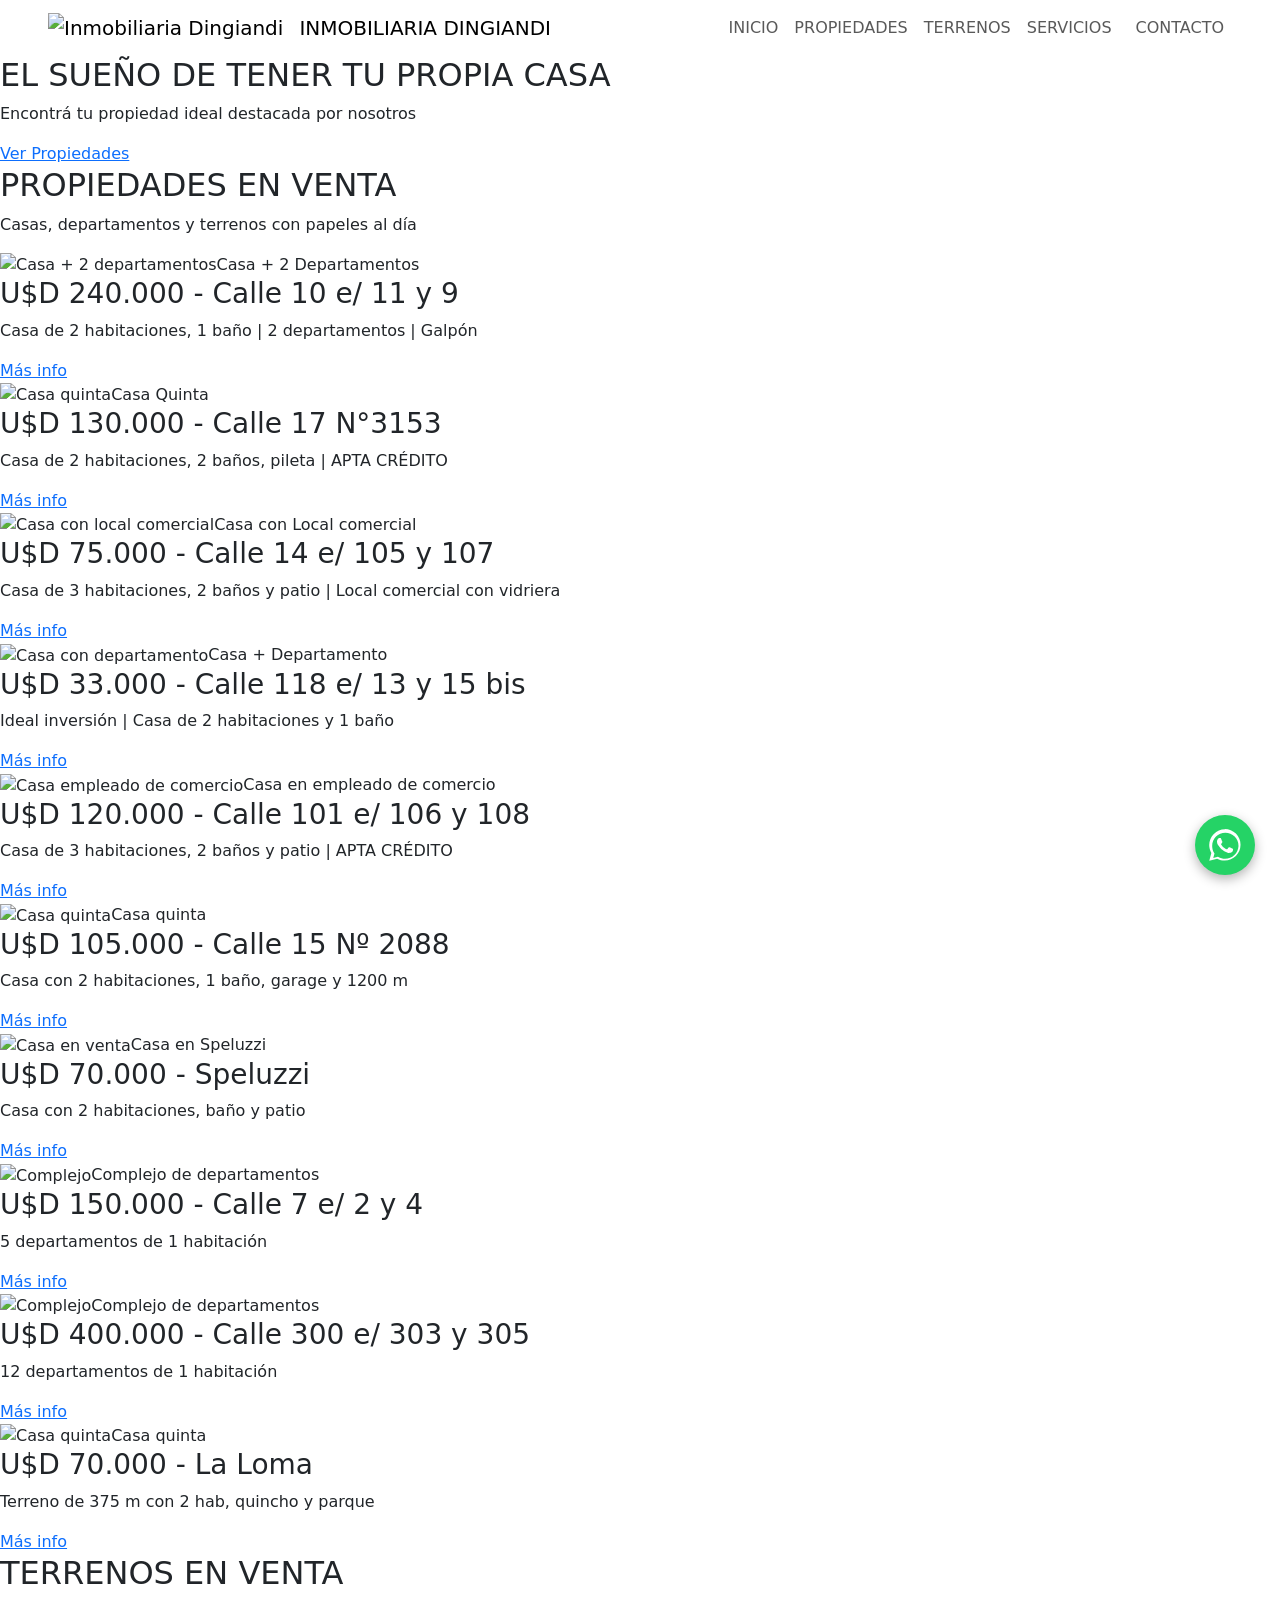
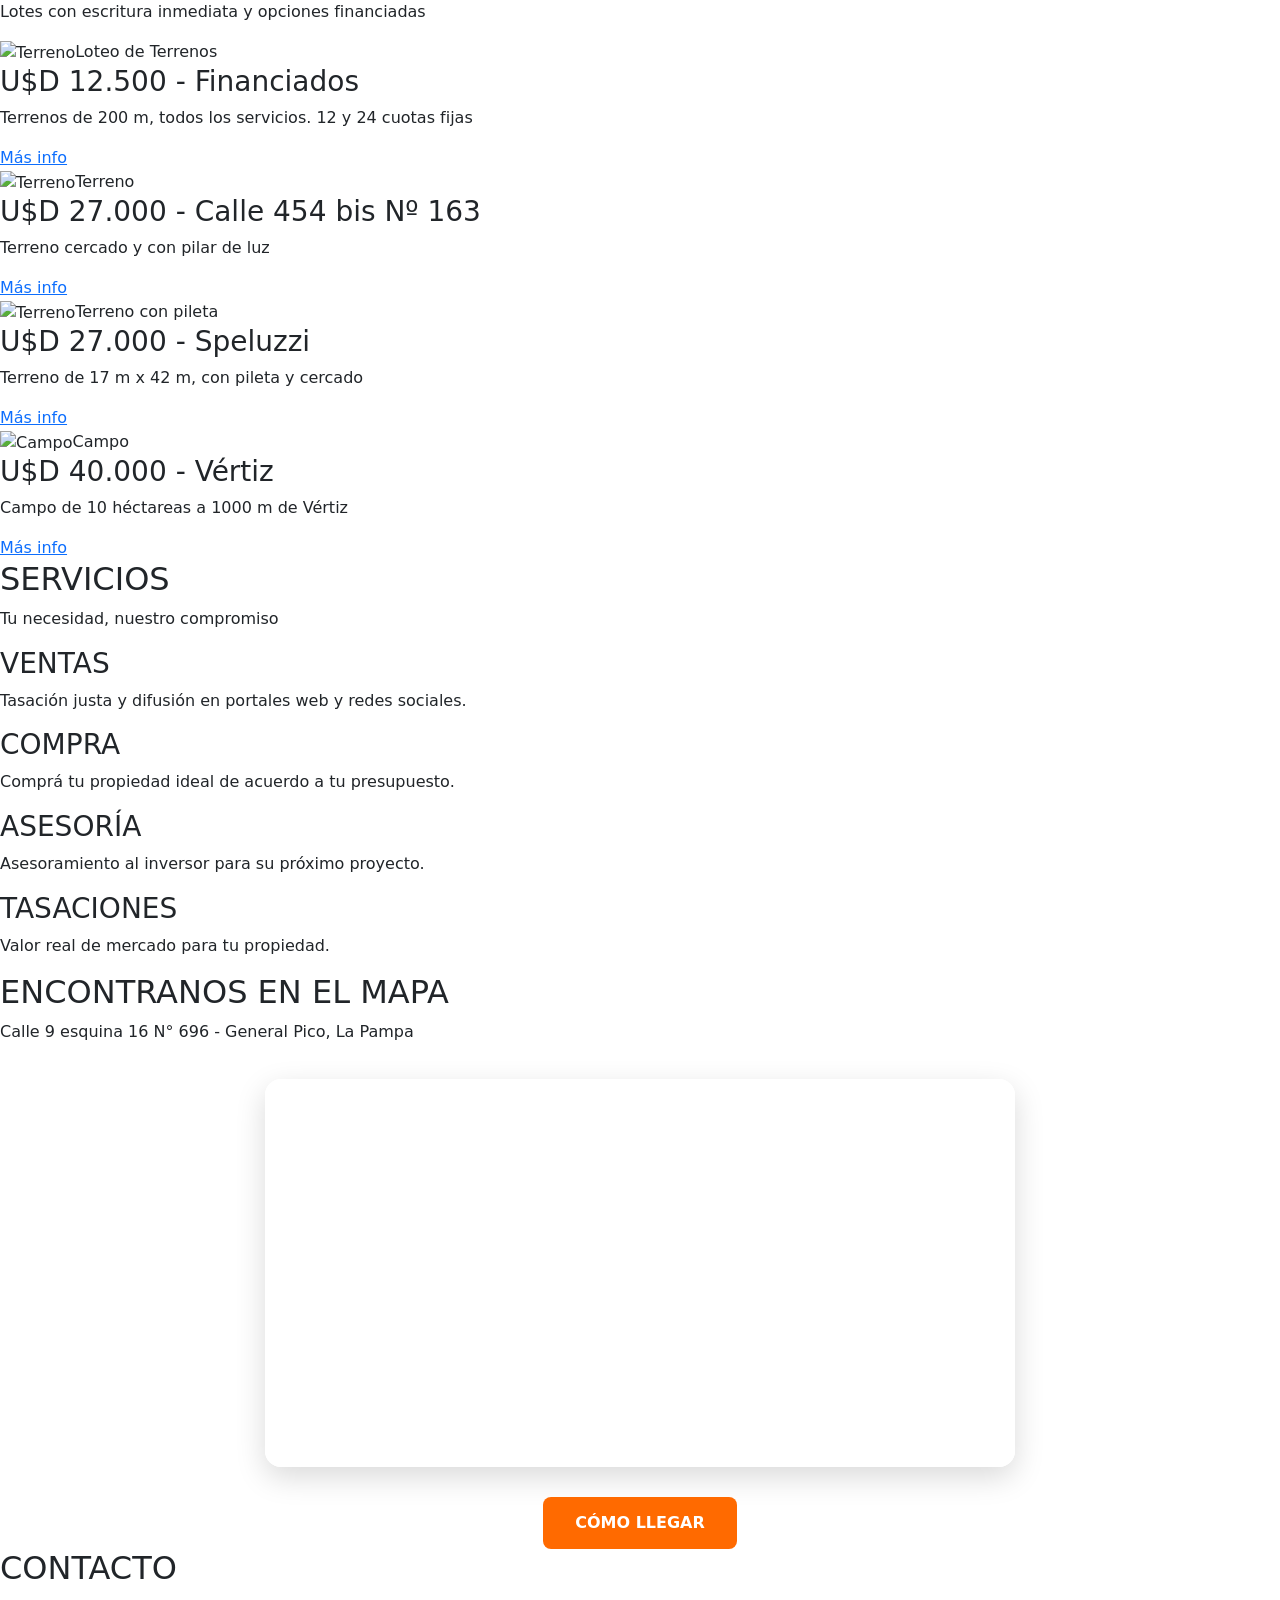
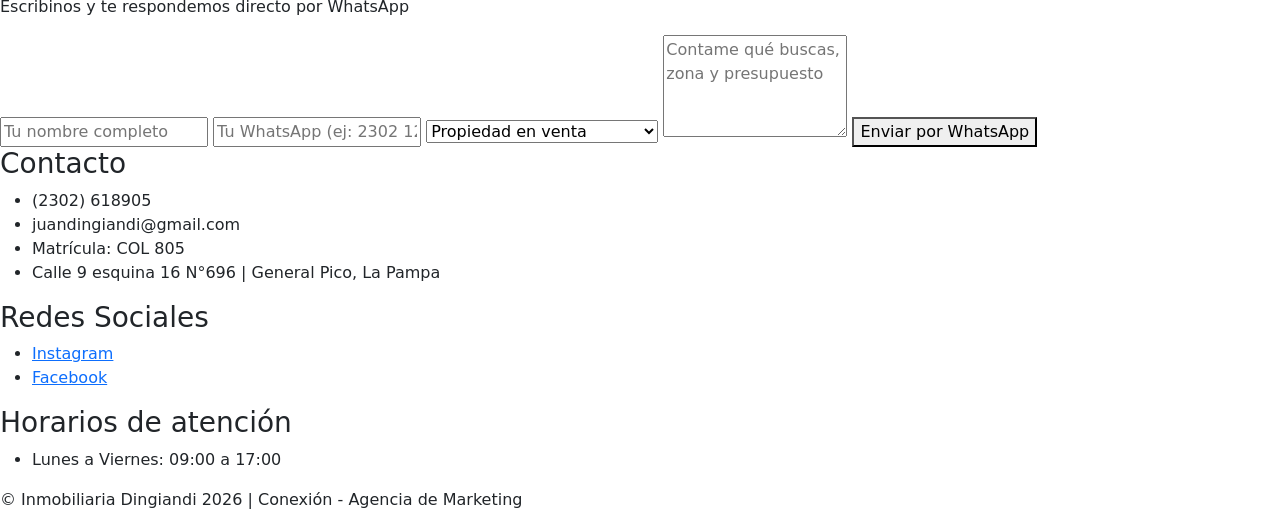
==== pages/inmobiliaria.html @ 21016b1d "feat: agregue contenido en la pagina inmobiliara.html" ====
<!DOCTYPE html>
<html lang="es">
<head>
    <meta charset="UTF-8">
    <meta name="viewport" content="width=device-width, initial-scale=1.0">
    
    <title>Inmobiliaria Dingiandi | Venta de Casas y Terrenos en General Pico, La Pampa</title>
    <meta name="description" content="Inmobiliaria Dingiandi en General Pico, La Pampa. Venta de casas, departamentos, terrenos financiados y campos. Tasaciones y asesoría. Matrícula COL 805.">
    <meta name="keywords" content="inmobiliaria general pico, casas en venta general pico, terrenos en venta la pampa, inmobiliaria dingiandi">
    <meta name="author" content="Inmobiliaria Dingiandi">
    <meta name="robots" content="index, follow">
    
    <meta property="og:title" content="Inmobiliaria Dingiandi | General Pico">
    <meta property="og:description" content="Encontrá tu propiedad ideal en General Pico. Casas, terrenos y departamentos con papeles al día.">
    <meta property="og:image" content="imagenes/logo.png">
    <meta property="og:type" content="website">

    <link rel="icon" type="image/png" href="imagenes/logo.png">
    <link rel="preconnect" href="https://fonts.googleapis.com">
    <link rel="preconnect" href="https://fonts.gstatic.com" crossorigin>
    <link href="https://fonts.googleapis.com/css2?family=Libertinus+Serif:wght@400;600;700&display=swap" rel="stylesheet">
    <link href="https://cdn.jsdelivr.net/npm/bootstrap@5.3.3/dist/css/bootstrap.min.css" rel="stylesheet">
    <link href="https://unpkg.com/aos@2.3.1/dist/aos.css" rel="stylesheet">
    <link rel="stylesheet" href="styles.css">

    <style>
    html{scroll-behavior: smooth;}
    .mapa-container{max-width: 750px; margin: 35px auto 0 auto; border-radius: 16px; overflow: hidden; box-shadow: 0 10px 30px rgba(0,0,0,0.15); border: 4px solid white;}
    .mapa-container iframe{ display: block; width: 100%; }
    .mapa-boton-wrap{ text-align: center; margin-top: 30px; }
    .btn-mapa{ display: inline-block; padding: 14px 32px; background: #ff6a00; color: white !important; text-decoration: none; border-radius: 8px; font-weight: 700; text-transform: uppercase; transition: all 0.3s ease;}
    .btn-mapa:hover{ background: var(--primary); transform: translateY(-2px); }
    .whatsapp-flotante{ position: fixed; width: 60px; height: 60px; bottom: 25px; right: 25px; background-color: #25D366; color: white; border-radius: 50%; display: flex; align-items: center; justify-content: center; box-shadow: 0 4px 12px rgba(0,0,0,0.3); z-index: 9999; transition: all 0.3s ease; text-decoration: none; animation: pulse-wsp 2s infinite;}
    @keyframes pulse-wsp { 0% { box-shadow: 0 0 0 0 rgba(37, 211, 102, 0.7); } 70% { box-shadow: 0 0 0 15px rgba(37, 211, 102, 0); } 100% { box-shadow: 0 0 0 0 rgba(37, 211, 102, 0); } }
    .whatsapp-icono{ width: 36px; height: 36px; }
    </style>

    <script type="application/ld+json">
    {
      "@context": "https://schema.org",
      "@type": "RealEstateAgent",
      "name": "Inmobiliaria Dingiandi",
      "image": "imagenes/logo.png",
      "address": {"@type": "PostalAddress", "streetAddress": "Calle 9 esquina 16 N° 696", "addressLocality": "General Pico", "addressRegion": "La Pampa", "addressCountry": "AR"},
      "telephone": "+542302618905",
      "url": "https://www.inmobiliariadingiandi.com.ar/"
    }
    </script>
</head>
<body>

    <nav class="navbar navbar-expand-lg navbar-dingiandi sticky-top">
      <div class="container-fluid px-lg-5">
        <a class="navbar-brand d-flex align-items-center gap-3" href="#">
          <img src="imagenes/logo.png" alt="Inmobiliaria Dingiandi" class="logo-header">
          <span class="mi-titulo mb-0">INMOBILIARIA DINGIANDI</span>
        </a>
        <button class="navbar-toggler" type="button" data-bs-toggle="collapse" data-bs-target="#menuDingiandi" aria-controls="menuDingiandi" aria-expanded="false" aria-label="Toggle navigation">
          <span class="navbar-toggler-icon"></span>
        </button>
        <div class="collapse navbar-collapse" id="menuDingiandi">
          <ul class="navbar-nav ms-auto align-items-lg-center">
            <li class="nav-item"><a class="nav-link" href="#">INICIO</a></li>
            <li class="nav-item"><a class="nav-link" href="#propiedades">PROPIEDADES</a></li>
            <li class="nav-item"><a class="nav-link" href="#terrenos">TERRENOS</a></li>
            <li class="nav-item"><a class="nav-link" href="#servicios">SERVICIOS</a></li>
            <li class="nav-item ms-lg-2"><a class="nav-link btn-nav-contacto" href="#contacto">CONTACTO</a></li>
          </ul>
        </div>
      </div>
    </nav>

    <main>
        <section class="hero" data-aos="fade-in">
            <div class="hero-texto">
                <h2>EL SUEÑO DE TENER TU PROPIA CASA</h2>
                <p>Encontrá tu propiedad ideal destacada por nosotros</p>
                <a href="#propiedades" class="btn-hero">Ver Propiedades</a>
            </div>
        </section>
        
        <section id="propiedades" class="secciones-tarjetas" data-aos="fade-up">
            <h2>PROPIEDADES EN VENTA</h2>
            <p>Casas, departamentos y terrenos con papeles al día</p>
            <div class="contenedor-tarjetas">
                <div class="tarjetas" data-aos="fade-up" data-aos-delay="0"><img src="imagenes/casa+2deptos.jpeg" alt="Casa + 2 departamentos"><span class="tag">Casa + 2 Departamentos</span><h3>U$D 240.000 - Calle 10 e/ 11 y 9</h3><p>Casa de 2 habitaciones, 1 baño | 2 departamentos | Galpón</p><a href="#contacto" class="btn-card">Más info</a></div>
                <div class="tarjetas" data-aos="fade-up" data-aos-delay="0"><img src="imagenes/casaquinta17.jpeg" alt="Casa quinta"><span class="tag">Casa Quinta</span><h3>U$D 130.000 - Calle 17 N°3153</h3><p>Casa de 2 habitaciones, 2 baños, pileta | APTA CRÉDITO</p><a href="#contacto" class="btn-card">Más info</a></div>
                <div class="tarjetas" data-aos="fade-up" data-aos-delay="100"><img src="imagenes/casa14.jpeg" alt="Casa con local comercial"><span class="tag">Casa con Local comercial</span><h3>U$D 75.000 - Calle 14 e/ 105 y 107</h3><p>Casa de 3 habitaciones, 2 baños y patio | Local comercial con vidriera</p><a href="#contacto" class="btn-card">Más info</a></div>
                <div class="tarjetas" data-aos="fade-up" data-aos-delay="200"><img src="imagenes/casa118.jpeg" alt="Casa con departamento"><span class="tag">Casa + Departamento</span><h3>U$D 33.000 - Calle 118 e/ 13 y 15 bis</h3><p>Ideal inversión | Casa de 2 habitaciones y 1 baño</p><a href="#contacto" class="btn-card">Más info</a></div>
                <div class="tarjetas" data-aos="fade-up" data-aos-delay="0"><img src="imagenes/casaempleadodecomercio.jpeg" alt="Casa empleado de comercio"><span class="tag">Casa en empleado de comercio</span><h3>U$D 120.000 - Calle 101 e/ 106 y 108</h3><p>Casa de 3 habitaciones, 2 baños y patio | APTA CRÉDITO</p><a href="#contacto" class="btn-card">Más info</a></div>
                <div class="tarjetas" data-aos="fade-up" data-aos-delay="100"><img src="imagenes/casaquinta.jpeg" alt="Casa quinta"><span class="tag">Casa quinta</span><h3>U$D 105.000 - Calle 15 Nº 2088</h3><p>Casa con 2 habitaciones, 1 baño, garage y 1200 m</p><a href="#contacto" class="btn-card">Más info</a></div>
                <div class="tarjetas" data-aos="fade-up" data-aos-delay="200"><img src="imagenes/casaspeluzzi.jpeg" alt="Casa en venta"><span class="tag">Casa en Speluzzi</span><h3>U$D 70.000 - Speluzzi</h3><p>Casa con 2 habitaciones, baño y patio</p><a href="#contacto" class="btn-card">Más info</a></div>
                <div class="tarjetas" data-aos="fade-up" data-aos-delay="0"><img src="imagenes/complejocalle7.jpeg" alt="Complejo"><span class="tag">Complejo de departamentos</span><h3>U$D 150.000 - Calle 7 e/ 2 y 4</h3><p>5 departamentos de 1 habitación</p><a href="#contacto" class="btn-card">Más info</a></div>
                <div class="tarjetas" data-aos="fade-up" data-aos-delay="100"><img src="imagenes/complejocalle300.jpeg" alt="Complejo"><span class="tag">Complejo de departamentos</span><h3>U$D 400.000 - Calle 300 e/ 303 y 305</h3><p>12 departamentos de 1 habitación</p><a href="#contacto" class="btn-card">Más info</a></div>
                <div class="tarjetas" data-aos="fade-up" data-aos-delay="200"><img src="imagenes/quintalaloma.jpeg" alt="Casa quinta"><span class="tag">Casa quinta</span><h3>U$D 70.000 - La Loma</h3><p>Terreno de 375 m con 2 hab, quincho y parque</p><a href="#contacto" class="btn-card">Más info</a></div>
            </div>
        </section>

        <section id="terrenos" class="secciones-tarjetas bg-claro" data-aos="fade-up">
            <h2>TERRENOS EN VENTA</h2>
            <p>Lotes con escritura inmediata y opciones financiadas</p>
            <div class="contenedor-tarjetas">
                <div class="tarjetas" data-aos="zoom-in" data-aos-delay="0"><img src="imagenes/donberto.jpeg" alt="Terreno"><span class="tag">Loteo de Terrenos</span><h3>U$D 12.500 - Financiados</h3><p>Terrenos de 200 m, todos los servicios. 12 y 24 cuotas fijas</p><a href="#contacto" class="btn-card">Más info</a></div>
                <div class="tarjetas" data-aos="zoom-in" data-aos-delay="100"><img src="imagenes/terreno454.jpeg" alt="Terreno"><span class="tag">Terreno</span><h3>U$D 27.000 - Calle 454 bis Nº 163</h3><p>Terreno cercado y con pilar de luz</p><a href="#contacto" class="btn-card">Más info</a></div>
                <div class="tarjetas" data-aos="zoom-in" data-aos-delay="200"><img src="imagenes/terrenospeluzzi.jpeg" alt="Terreno"><span class="tag">Terreno con pileta</span><h3>U$D 27.000 - Speluzzi</h3><p>Terreno de 17 m x 42 m, con pileta y cercado</p><a href="#contacto" class="btn-card">Más info</a></div>
                <div class="tarjetas" data-aos="zoom-in" data-aos-delay="300"><img src="imagenes/campo.jpeg" alt="Campo"><span class="tag">Campo</span><h3>U$D 40.000 - Vértiz</h3><p>Campo de 10 héctareas a 1000 m de Vértiz</p><a href="#contacto" class="btn-card">Más info</a></div>
            </div>
        </section>

        <section id="servicios" class="secciones-tarjetas" data-aos="fade-up">
            <h2>SERVICIOS</h2>
            <p>Tu necesidad, nuestro compromiso</p>
            <div class="contenedor-tarjetas">
                <div class="tarjetas" data-aos="flip-up" data-aos-delay="0"><h3>VENTAS</h3><p>Tasación justa y difusión en portales web y redes sociales.</p></div>
                <div class="tarjetas" data-aos="flip-up" data-aos-delay="100"><h3>COMPRA</h3><p>Comprá tu propiedad ideal de acuerdo a tu presupuesto.</p></div>
                <div class="tarjetas" data-aos="flip-up" data-aos-delay="200"><h3>ASESORÍA</h3><p>Asesoramiento al inversor para su próximo proyecto.</p></div>
                <div class="tarjetas" data-aos="flip-up" data-aos-delay="300"><h3>TASACIONES</h3><p>Valor real de mercado para tu propiedad.</p></div>
            </div>
        </section>
        
        <section id="ubicacion" class="secciones-tarjetas" data-aos="zoom-in">
            <h2>ENCONTRANOS EN EL MAPA</h2>
            <p>Calle 9 esquina 16 N° 696 - General Pico, La Pampa</p>
            <div class="mapa-container">
                <iframe src="https://www.google.com/maps?q=Calle+9+696,+General+Pico,+La+Pampa,+Argentina&z=17&hl=es&output=embed" width="100%" height="380" style="border:0;" allowfullscreen="" loading="lazy"></iframe>
            </div>
            <div class="mapa-boton-wrap">
                <a href="https://www.google.com/maps/search/?api=1&query=Calle+9+696+General+Pico+La+Pampa" target="_blank" class="btn-mapa">Cómo llegar</a>
            </div>
        </section>

        <section id="contacto" class="secciones-tarjetas bg-claro" data-aos="fade-up">
            <h2>CONTACTO</h2>
            <p>Escribinos y te respondemos directo por WhatsApp</p>
            <form class="form-contacto" onsubmit="enviarWsp(event)" data-aos="fade-up" data-aos-delay="200">
                <input type="text" id="nombre" placeholder="Tu nombre completo" required>
                <input type="tel" id="telefono" placeholder="Tu WhatsApp (ej: 2302 123456)" required>
                <select id="interes">
                    <option value="Propiedad en venta">Propiedad en venta</option>
                    <option value="Terreno en venta">Terreno en venta</option>
                    <option value="Tasación">Quiero tasar mi propiedad</option>
                    <option value="Alquiler">Alquiler</option>
                </select>
                <textarea id="mensaje" rows="4" placeholder="Contame qué buscas, zona y presupuesto" required></textarea>
                <button type="submit" class="btn-hero">Enviar por WhatsApp</button>
            </form>
        </section>
    </main>

    <footer>
        <div class="contenedor-footer">
            <div class="lista-footer"><h3>Contacto</h3><ul><li>(2302) 618905</li><li>juandingiandi@gmail.com</li><li>Matrícula: COL 805</li><li>Calle 9 esquina 16 N°696 | General Pico, La Pampa</li></ul></div>
            <div class="lista-footer"><h3>Redes Sociales</h3><ul><li><a class="redes" href="http://www.instagram.com/inmobiliariadingiandi" target="_blank">Instagram</a></li><li><a class="redes" href="http://www.facebook.com/share/1ZvKFttpqp/" target="_blank">Facebook</a></li></ul></div>
            <div class="lista-footer"><h3>Horarios de atención</h3><ul><li>Lunes a Viernes: 09:00 a 17:00</li></ul></div>
        </div>
        <div class="copyright"><p>© Inmobiliaria Dingiandi 2026 | Conexión - Agencia de Marketing</p></div>
    </footer>

    <a href="https://wa.me/5492302618905?text=Hola%20Dingiandi,%20vi%20la%20web%20y%20quiero%20consultar" class="whatsapp-flotante" target="_blank" aria-label="WhatsApp">
        <svg viewBox="0 0 32 32" class="whatsapp-icono"><path fill="currentColor" d="M16.04 2.02c-7.76 0-14.06 6.3-14.06 14.06 0 2.48 0.65 4.91 1.88 7.05L2.02 30l6.99-1.83c2.05 1.12 4.36 1.71 6.72 1.71h0.01c7.76 0 14.06-6.3 14.06-14.06 0-3.76-1.46-7.29-4.12-9.95 -2.66-2.66-6.19-4.12-9.95-4.12L16.04 2.02zM16.04 28.27h-0.01c-2.08 0-4.12-0.56-5.91-1.62l-0.42-0.25 -4.15 1.09 1.11-4.04 -0.27-0.42c-1.17-1.86-1.79-4.02-1.79-6.23 0-6.45 5.25-11.7 11.7-11.7 3.13 0 6.07 1.22 8.28 3.43 2.21 2.21 3.43 5.15 3.43 8.28C27.74 23.03 22.49 28.27 16.04 28.27zM22.45 19.16c-0.35-0.18-2.08-1.03-2.41-1.14 -0.32-0.12-0.56-0.18-0.79 0.18 -0.24 0.35-0.91 1.14-1.12 1.38 -0.21 0.24-0.41 0.27-0.76 0.09 -0.35-0.18-1.48-0.55-2.82-1.74 -1.04-0.93-1.74-2.08-1.95-2.43 -0.21-0.35-0.02-0.54 0.16-0.71 0.16-0.16 0.35-0.41 0.53-0.62 0.18-0.21 0.24-0.35 0.35-0.59 0.12-0.24 0.06-0.44-0.03-0.62 -0.09-0.18-0.79-1.91-1.09-2.61 -0.29-0.69-0.58-0.6-0.79-0.61h-0.68c-0.24 0-0.62 0.09-0.94 0.44 -0.32 0.35-1.23 1.21-1.23 2.94s1.26 3.41 1.44 3.65c0.18 0.24 2.48 3.79 6.01 5.31 0.84 0.36 1.49 0.58 2 0.74 0.84 0.27 1.61 0.23 2.21 0.14 0.67-0.1 2.08-0.85 2.37-1.67 0.29-0.82 0.29-1.53 0.21-1.67 -0.09-0.15-0.32-0.24-0.67-0.41z"/></svg>
    </a>

    <script src="https://cdn.jsdelivr.net/npm/bootstrap@5.3.3/dist/js/bootstrap.bundle.min.js"></script>
    <script src="https://unpkg.com/aos@2.3.1/dist/aos.js"></script>
    <script>
    AOS.init({ duration: 800, once: true, offset: 80 });
    function enviarWsp(e){
      e.preventDefault();
      const nombre=document.getElementById('nombre').value;
      const tel=document.getElementById('telefono').value;
      const interes=document.getElementById('interes').value;
      const msg=document.getElementById('mensaje').value;
      const texto=`Hola Inmobiliaria Dingiandi! Soy ${nombre} (${tel}). Me interesa: ${interes}. Mensaje: ${msg}`;
      window.open(`https://wa.me/5492302618905?text=${encodeURIComponent(texto)}`,'_blank');
    }
    </script>
</body>
</html>
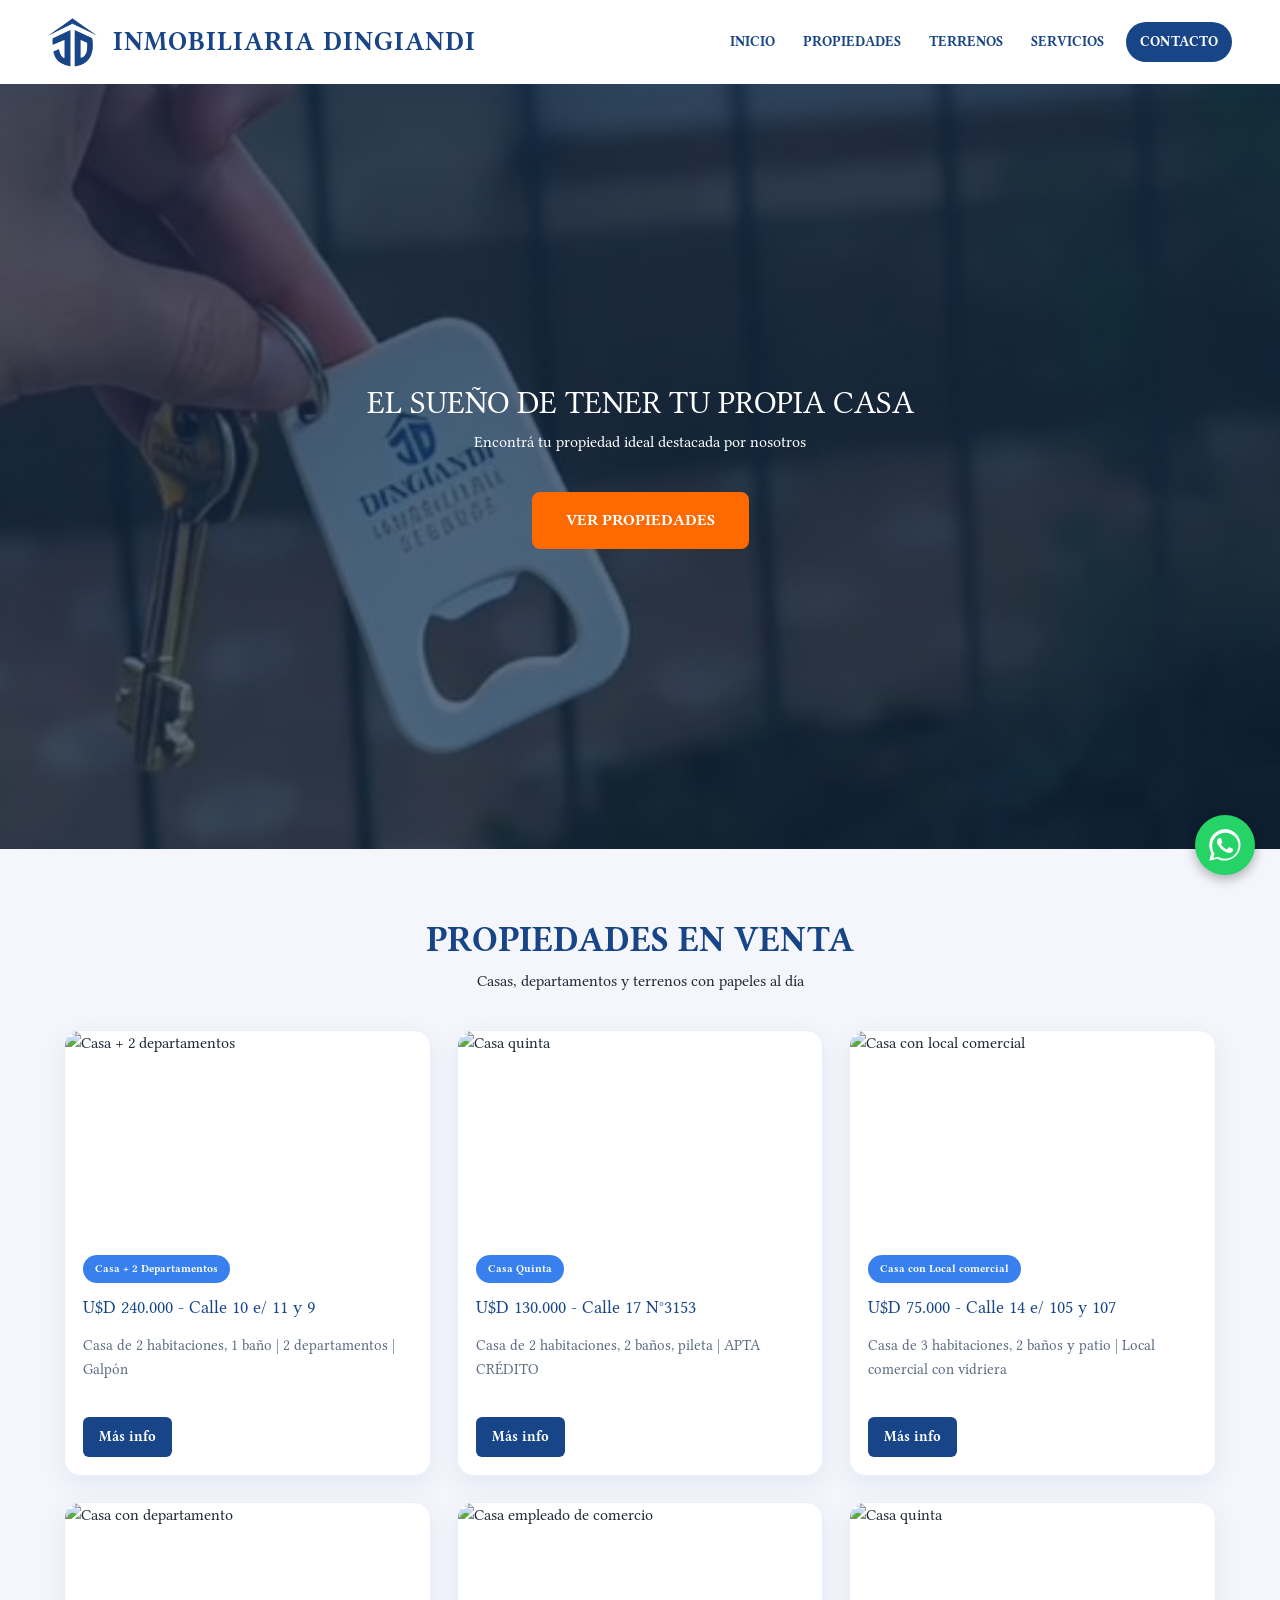
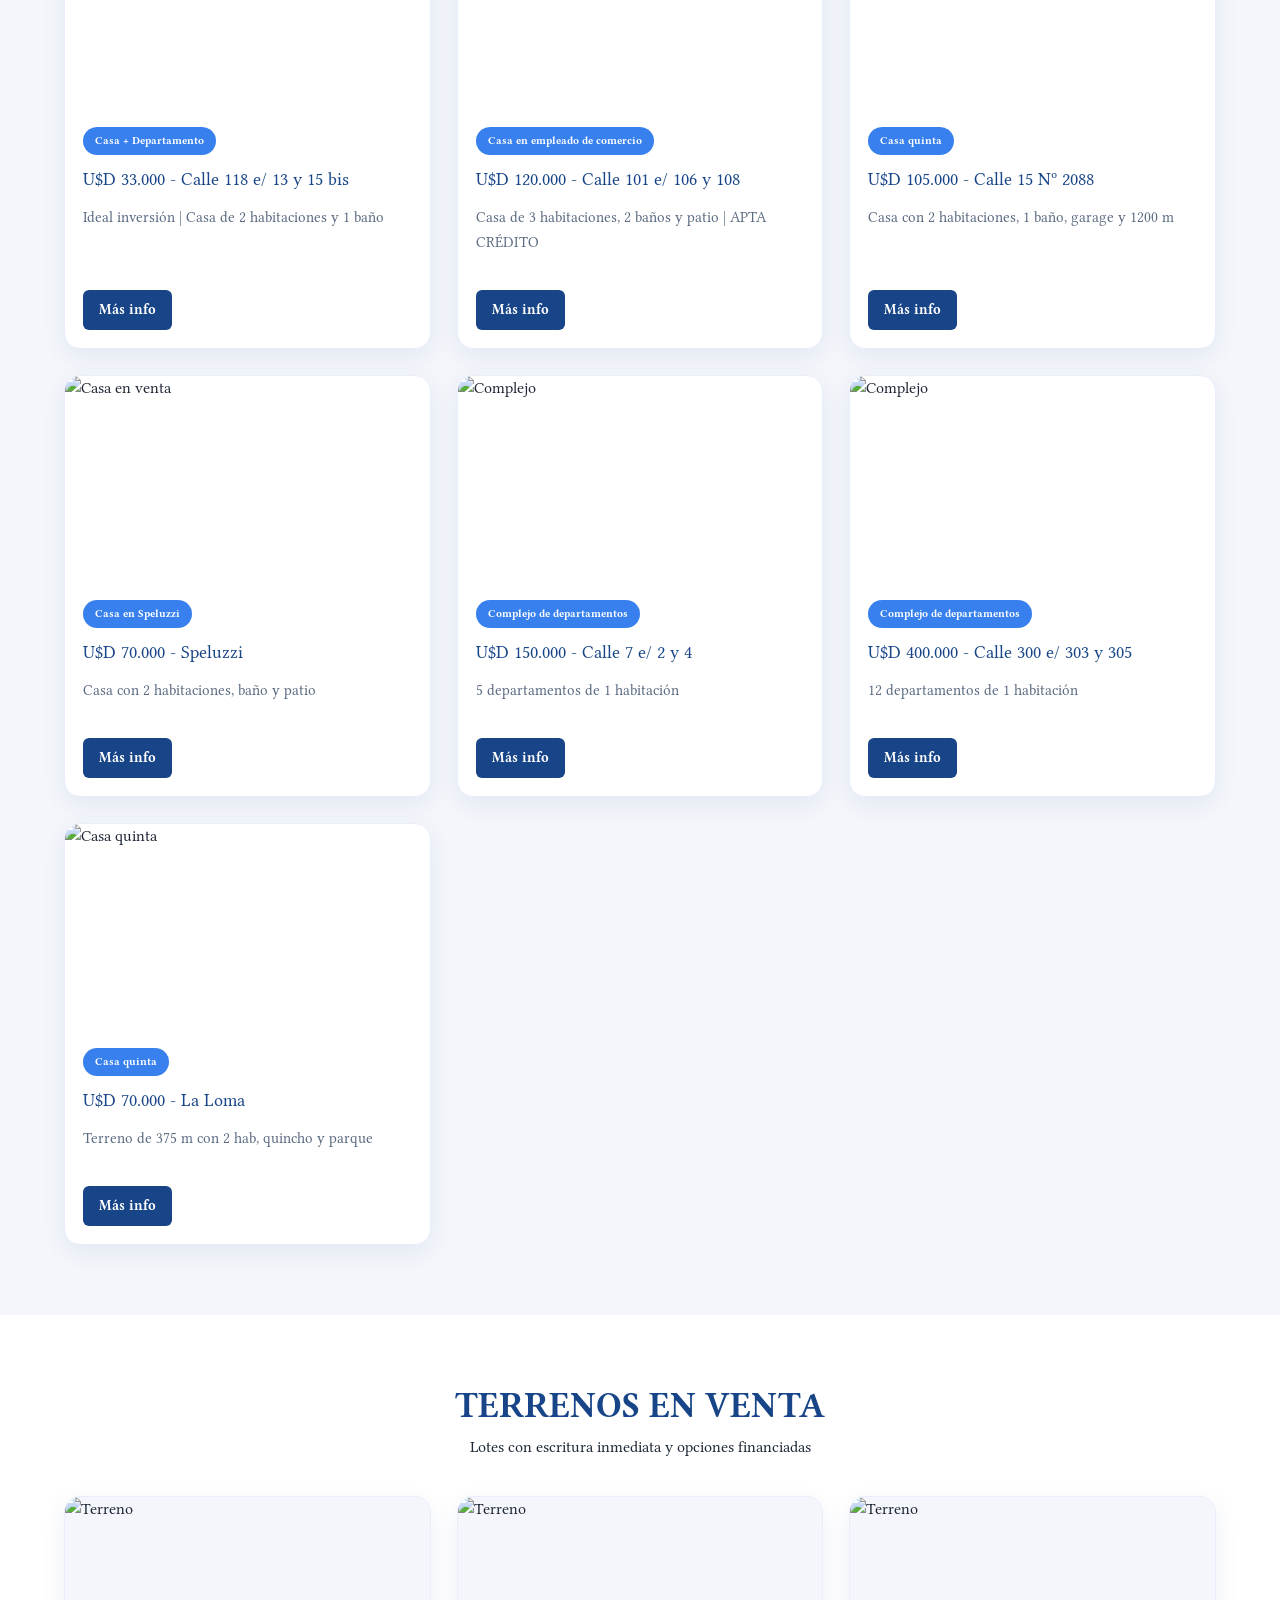
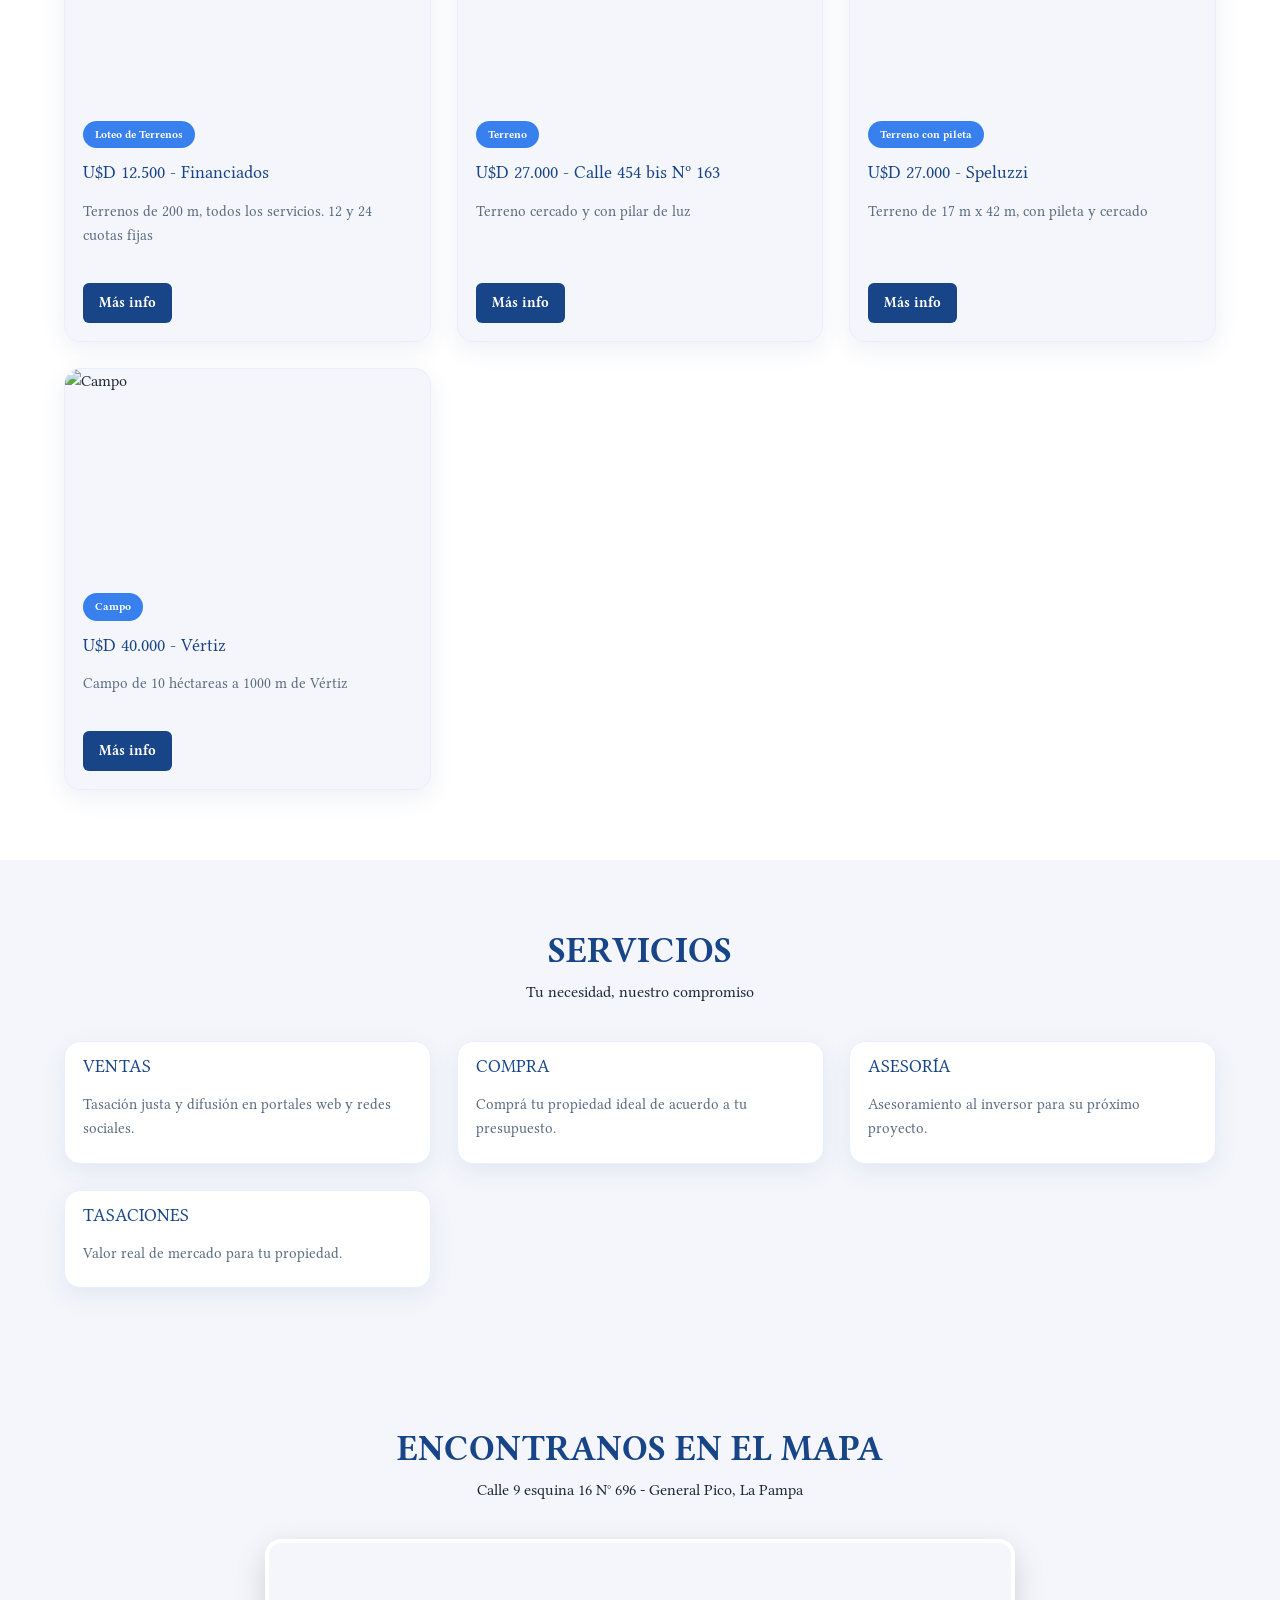
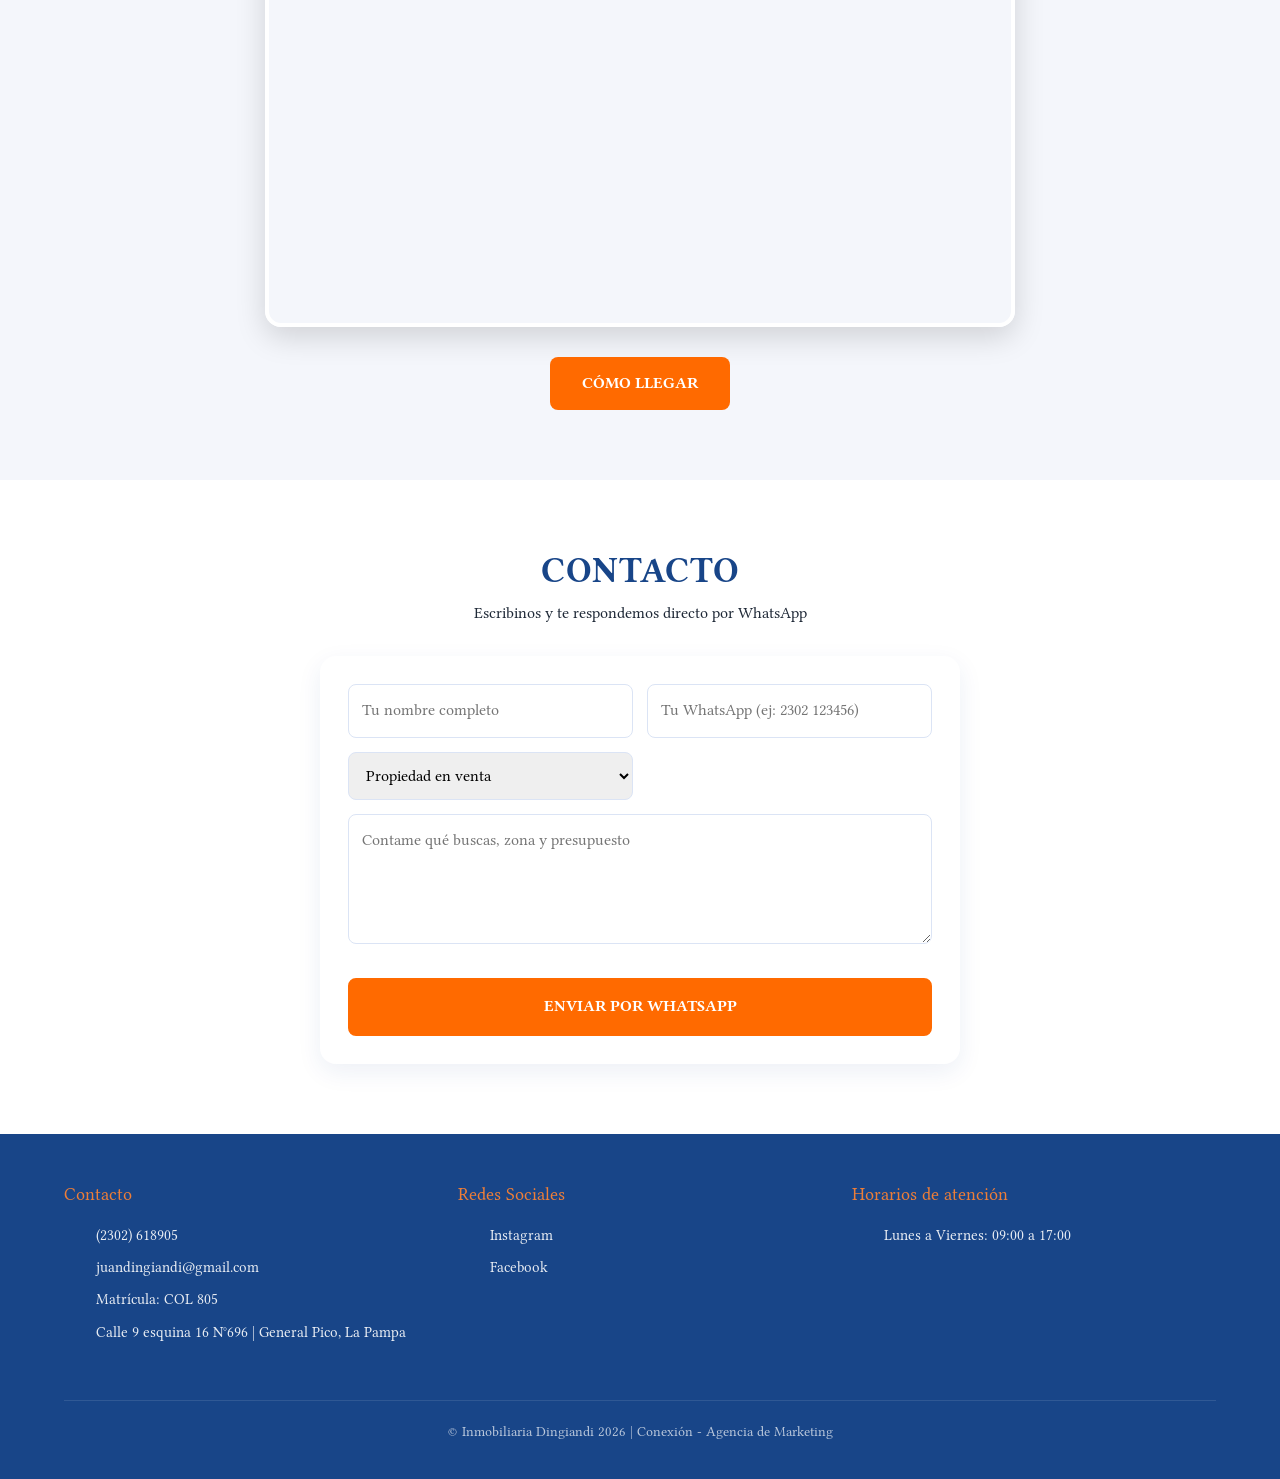
==== commit 35b62e31: "feat: corregí los ruteos del head en inmobiliaria.html" ====
--- a/pages/inmobiliaria.html
+++ b/pages/inmobiliaria.html
@@ -12,16 +12,16 @@
     
     <meta property="og:title" content="Inmobiliaria Dingiandi | General Pico">
     <meta property="og:description" content="Encontrá tu propiedad ideal en General Pico. Casas, terrenos y departamentos con papeles al día.">
-    <meta property="og:image" content="imagenes/logo.png">
+    <meta property="og:image" content="./imagenes/logo.png">
     <meta property="og:type" content="website">
 
-    <link rel="icon" type="image/png" href="imagenes/logo.png">
+    <link rel="icon" type="image/png" href="./imagenes/logo.png">
     <link rel="preconnect" href="https://fonts.googleapis.com">
     <link rel="preconnect" href="https://fonts.gstatic.com" crossorigin>
     <link href="https://fonts.googleapis.com/css2?family=Libertinus+Serif:wght@400;600;700&display=swap" rel="stylesheet">
     <link href="https://cdn.jsdelivr.net/npm/bootstrap@5.3.3/dist/css/bootstrap.min.css" rel="stylesheet">
     <link href="https://unpkg.com/aos@2.3.1/dist/aos.css" rel="stylesheet">
-    <link rel="stylesheet" href="styles.css">
+    <link rel="stylesheet" href="/styles.css">
 
     <style>
     html{scroll-behavior: smooth;}
@@ -52,7 +52,7 @@
     <nav class="navbar navbar-expand-lg navbar-dingiandi sticky-top">
       <div class="container-fluid px-lg-5">
         <a class="navbar-brand d-flex align-items-center gap-3" href="#">
-          <img src="imagenes/logo.png" alt="Inmobiliaria Dingiandi" class="logo-header">
+          <img src="../imagenes/logo.png" alt="Inmobiliaria Dingiandi" class="logo-header">
           <span class="mi-titulo mb-0">INMOBILIARIA DINGIANDI</span>
         </a>
         <button class="navbar-toggler" type="button" data-bs-toggle="collapse" data-bs-target="#menuDingiandi" aria-controls="menuDingiandi" aria-expanded="false" aria-label="Toggle navigation">
@@ -60,7 +60,7 @@
         </button>
         <div class="collapse navbar-collapse" id="menuDingiandi">
           <ul class="navbar-nav ms-auto align-items-lg-center">
-            <li class="nav-item"><a class="nav-link" href="#">INICIO</a></li>
+            <li class="nav-item"><a class="nav-link" href="../index.html">INICIO</a></li>
             <li class="nav-item"><a class="nav-link" href="#propiedades">PROPIEDADES</a></li>
             <li class="nav-item"><a class="nav-link" href="#terrenos">TERRENOS</a></li>
             <li class="nav-item"><a class="nav-link" href="#servicios">SERVICIOS</a></li>
--- a/styles.css
+++ b/styles.css
@@ -0,0 +1,155 @@
+/* ==============================
+   INMOBILIARIA DINGIANDI - FINAL
+   ============================== */
+:root{
+    --primary: #184588;
+    --secondary: #3780ed;
+    --accent: #ed7e38;
+    --bg: #f4f6fb;
+    --white: #ffffff;
+    --text: #1f2937;
+}
+*{margin:0;padding:0;box-sizing:border-box}
+html{scroll-behavior: smooth;}
+body{font-family:"Libertinus Serif",serif;background:var(--bg);color:var(--text);line-height:1.6}
+
+/* NAVBAR */
+.navbar-dingiandi{
+    background: var(--white);
+    box-shadow: 0 4px 20px rgba(24,69,136,0.08);
+    padding: 12px 0;
+}
+.logo-header{ height: 50px; width: auto; object-fit: contain; }
+.mi-titulo{color:var(--primary);font-size:1.6rem;font-weight:700;letter-spacing:1px}
+.navbar-dingiandi .nav-link{color:var(--primary);font-weight:700;font-size:0.9rem;padding:8px 14px!important;border-radius:6px;transition:0.2s}
+.navbar-dingiandi .nav-link:hover{background:var(--primary);color:var(--white)!important}
+.btn-nav-contacto{background:var(--primary);color:var(--white)!important;border-radius:20px!important;padding:8px 20px!important}
+.btn-nav-contacto:hover{background:var(--secondary)!important}
+.navbar-toggler{border:none}
+.navbar-toggler:focus{box-shadow:none}
+
+/* HERO */
+.hero{
+    position: relative;
+    min-height: 85vh;
+    display: flex;
+    align-items: center;
+    justify-content: center;
+    text-align: center;
+    padding: 80px 20px;
+    background-image: url('imagenes/hero.jpg');
+    background-size: cover;
+    background-position: center bottom;
+    background-repeat: no-repeat;
+    overflow: hidden;
+}
+.hero::before{
+    content: "";
+    position: absolute;
+    inset: 0;
+    background: linear-gradient(rgba(15, 40, 70, 0.75), rgba(15, 40, 70, 0.65));
+}
+.hero-texto{ position: relative; z-index: 1; max-width: 800px; color: white; }
+.btn-hero{
+    display: inline-block;
+    margin-top: 20px;
+    padding: 14px 32px;
+    background: #ff6a00;
+    color: white !important;
+    font-weight: 700;
+    text-transform: uppercase;
+    border-radius: 8px;
+    text-decoration: none;
+    border: 2px solid #ff6a00;
+    transition: all 0.3s ease;
+}
+.btn-hero:hover{ background: #e65e00; border-color: #e65e00; transform: translateY(-2px); }
+
+/* SECCIONES */
+.secciones-tarjetas{padding:70px 5%;text-align:center}
+.secciones-tarjetas h2{color:var(--primary);font-size:2.2rem; text-transform: uppercase; font-weight:800;}
+.secciones-tarjetas p{text-align:center;}
+.bg-claro{background:var(--white)}
+.contenedor-tarjetas{display:grid;grid-template-columns:repeat(auto-fit,minmax(290px,1fr));gap:26px;margin-top:35px;text-align:left}
+.tarjetas{background:var(--white);border-radius:16px;overflow:hidden;box-shadow:0 8px 24px rgba(24,69,136,0.08);border:1px solid #e8eefb;display:flex;flex-direction:column;transition:0.3s}
+.bg-claro .tarjetas{background:var(--bg)}
+.tarjetas:hover{transform:translateY(-6px);box-shadow:0 14px 30px rgba(24,69,136,0.15)}
+.tarjetas img{width:100%;height:210px;object-fit:cover}
+.tarjetas h3{padding:14px 18px 0 18px;color:var(--primary);font-size:1.15rem}
+.tarjetas p{padding:6px 18px;color:#5b6b82;font-size:0.95rem;flex-grow:1; text-align:left;}
+.tag{align-self:flex-start;background:var(--secondary);color:var(--white);font-size:0.7rem;font-weight:700;padding:5px 12px;border-radius:20px;margin:14px 0 0 18px}
+.btn-card{align-self:flex-start;background:var(--primary);color:var(--white);padding:9px 16px;border-radius:6px;text-decoration:none;margin:14px 18px 18px 18px;font-size:0.85rem;font-weight:700;display:inline-flex;transition:0.2s}
+.btn-card:hover{background:var(--secondary)}
+
+/* MAPA - CORREGIDO */
+.mapa-container{
+    max-width: 750px;
+    margin: 35px auto 0 auto;
+    border-radius: 16px;
+    overflow: hidden;
+    box-shadow: 0 10px 30px rgba(0,0,0,0.15);
+    border: 4px solid white;
+}
+.mapa-container iframe{ display: block; width: 100%; }
+.mapa-boton-wrap{ text-align: center; margin-top: 30px; }
+.btn-mapa{
+    display: inline-block;
+    padding: 14px 32px;
+    background: #ff6a00;
+    color: white !important;
+    text-decoration: none;
+    border-radius: 8px;
+    font-weight: 700;
+    text-transform: uppercase;
+    transition: all 0.3s ease;
+}
+.btn-mapa:hover{ background: var(--primary); transform: translateY(-2px); }
+
+/* FORM */
+.form-contacto{max-width:640px;margin:30px auto 0 auto;background:var(--white);padding:28px;border-radius:16px;box-shadow:0 8px 24px rgba(24,69,136,0.08);display:grid;grid-template-columns:1fr 1fr;gap:14px;text-align:left}
+.form-contacto input,.form-contacto select,.form-contacto textarea{padding:13px;border:1.5px solid #dbe4f5;border-radius:8px;font-family:inherit;width:100%;font-size:1rem}
+.form-contacto textarea,.form-contacto button{grid-column:1/-1}
+.form-contacto input:focus,.form-contacto select:focus,.form-contacto textarea:focus{outline:none;border-color:var(--secondary)}
+
+/* FOOTER */
+footer{background:var(--primary);color:var(--white);padding:50px 5% 20px 5%}
+.contenedor-footer{display:grid;grid-template-columns:repeat(auto-fit,minmax(230px,1fr));gap:30px}
+.lista-footer{display:flex;flex-direction:column;gap:10px}
+.lista-footer h3{color:var(--accent);font-size:1.1rem}
+.lista-footer ul{list-style:none;display:flex;flex-direction:column;gap:8px}
+.lista-footer ul li{opacity:0.9;font-size:0.95rem}
+.redes{color:var(--white);text-decoration:none;transition:0.2s}
+.redes:hover{color:var(--accent)}
+.copyright{display:flex;justify-content:center;margin-top:40px;padding-top:20px;border-top:1px solid rgba(255,255,255,0.15);font-size:0.85rem;opacity:0.7}
+
+/* WHATSAPP FLOTANTE */
+.whatsapp-flotante{
+    position: fixed;
+    width: 62px;
+    height: 62px;
+    bottom: 25px;
+    right: 25px;
+    background-color: #25D366;
+    color: white;
+    border-radius: 50%;
+    display: flex;
+    align-items: center;
+    justify-content: center;
+    box-shadow: 0 4px 12px rgba(0,0,0,0.3);
+    z-index: 9999;
+    text-decoration: none;
+    animation: pulse-wsp 2s infinite;
+    transition: all 0.3s ease;
+}
+@keyframes pulse-wsp { 0% { box-shadow: 0 0 0 0 rgba(37, 211, 102, 0.7); } 70% { box-shadow: 0 0 0 15px rgba(37, 211, 102, 0); } 100% { box-shadow: 0 0 0 0 rgba(37, 211, 102, 0); } }
+.whatsapp-flotante:hover{ background-color: #128C7E; transform: scale(1.1); }
+.whatsapp-icono{ width: 36px; height: 36px; }
+
+@media(max-width:900px){
+    .hero{min-height:520px;background-position:70% center;padding:0 6%;justify-content:center}
+    .hero-texto{align-items:center;text-align:center}
+    .btn-hero{align-self:center}
+    .form-contacto{grid-template-columns:1fr}
+    .mi-titulo{font-size:1.2rem}
+    .logo-header{height:40px}
+}
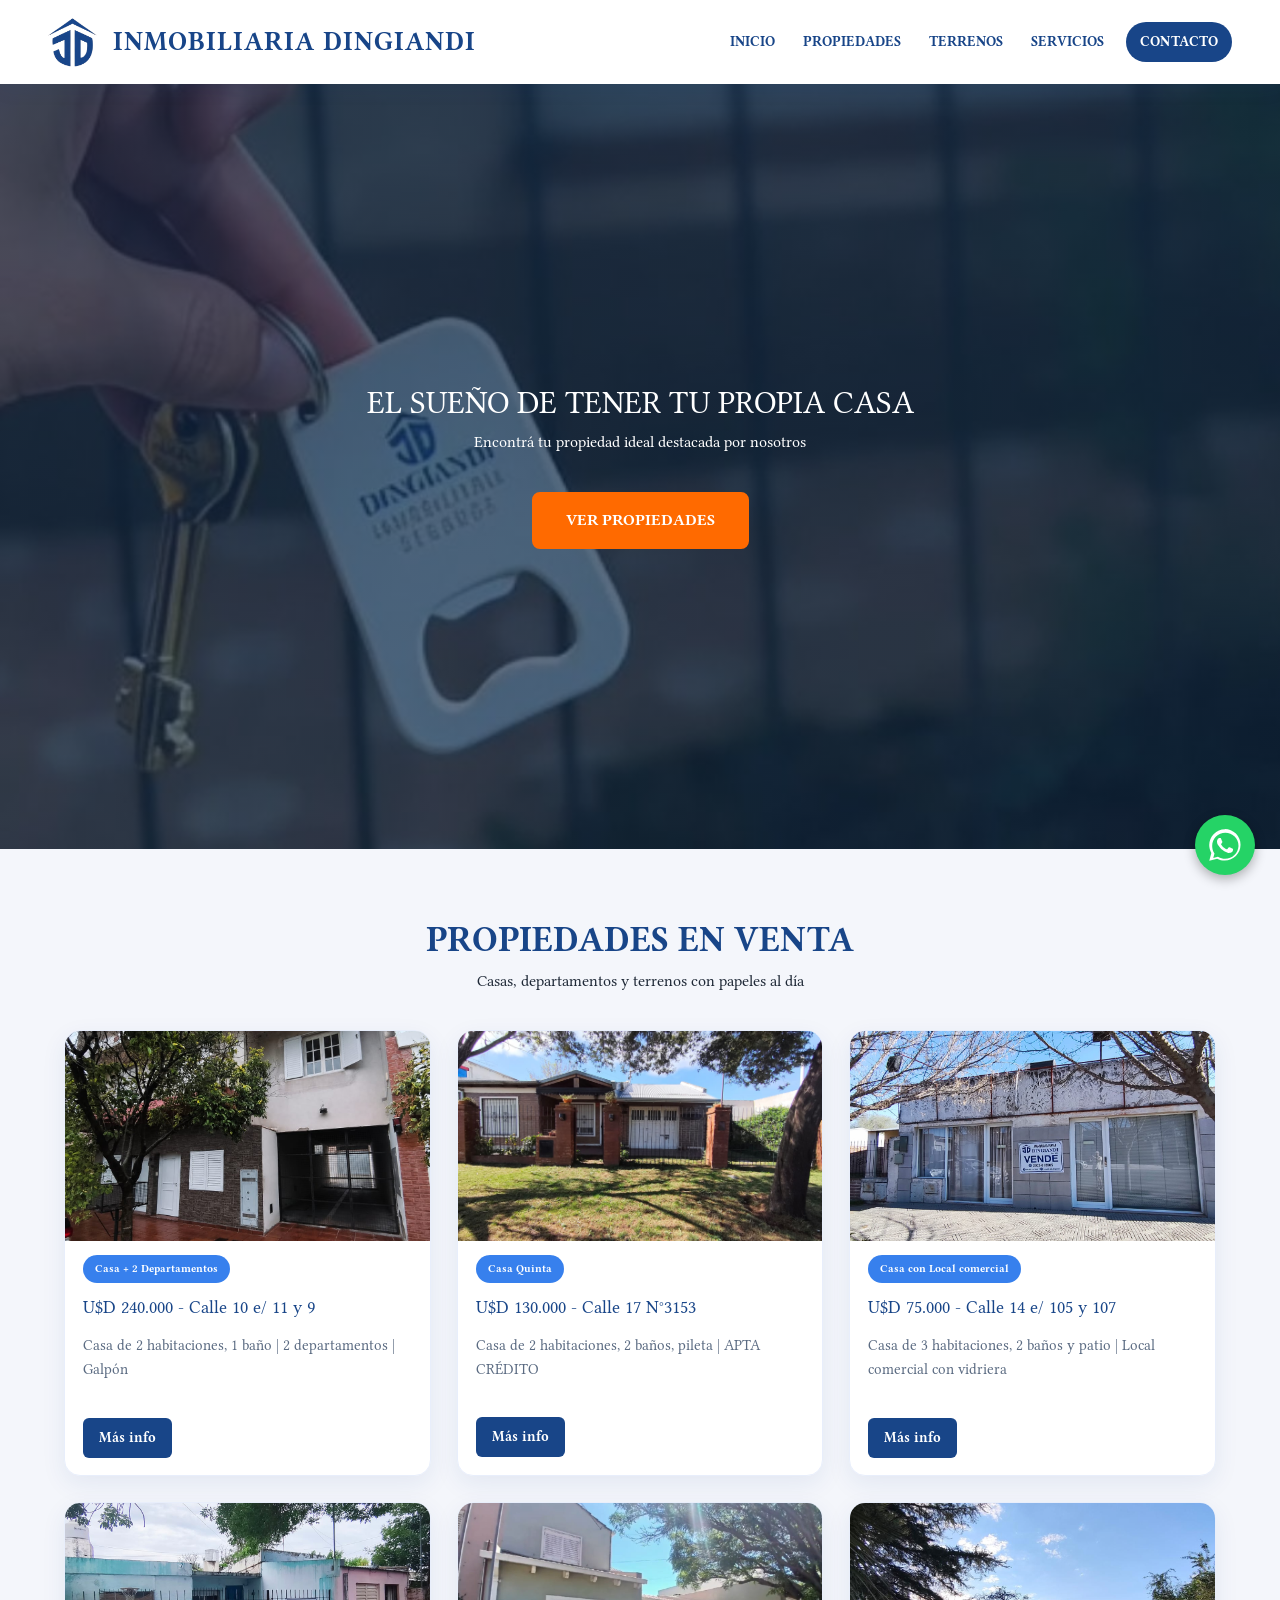
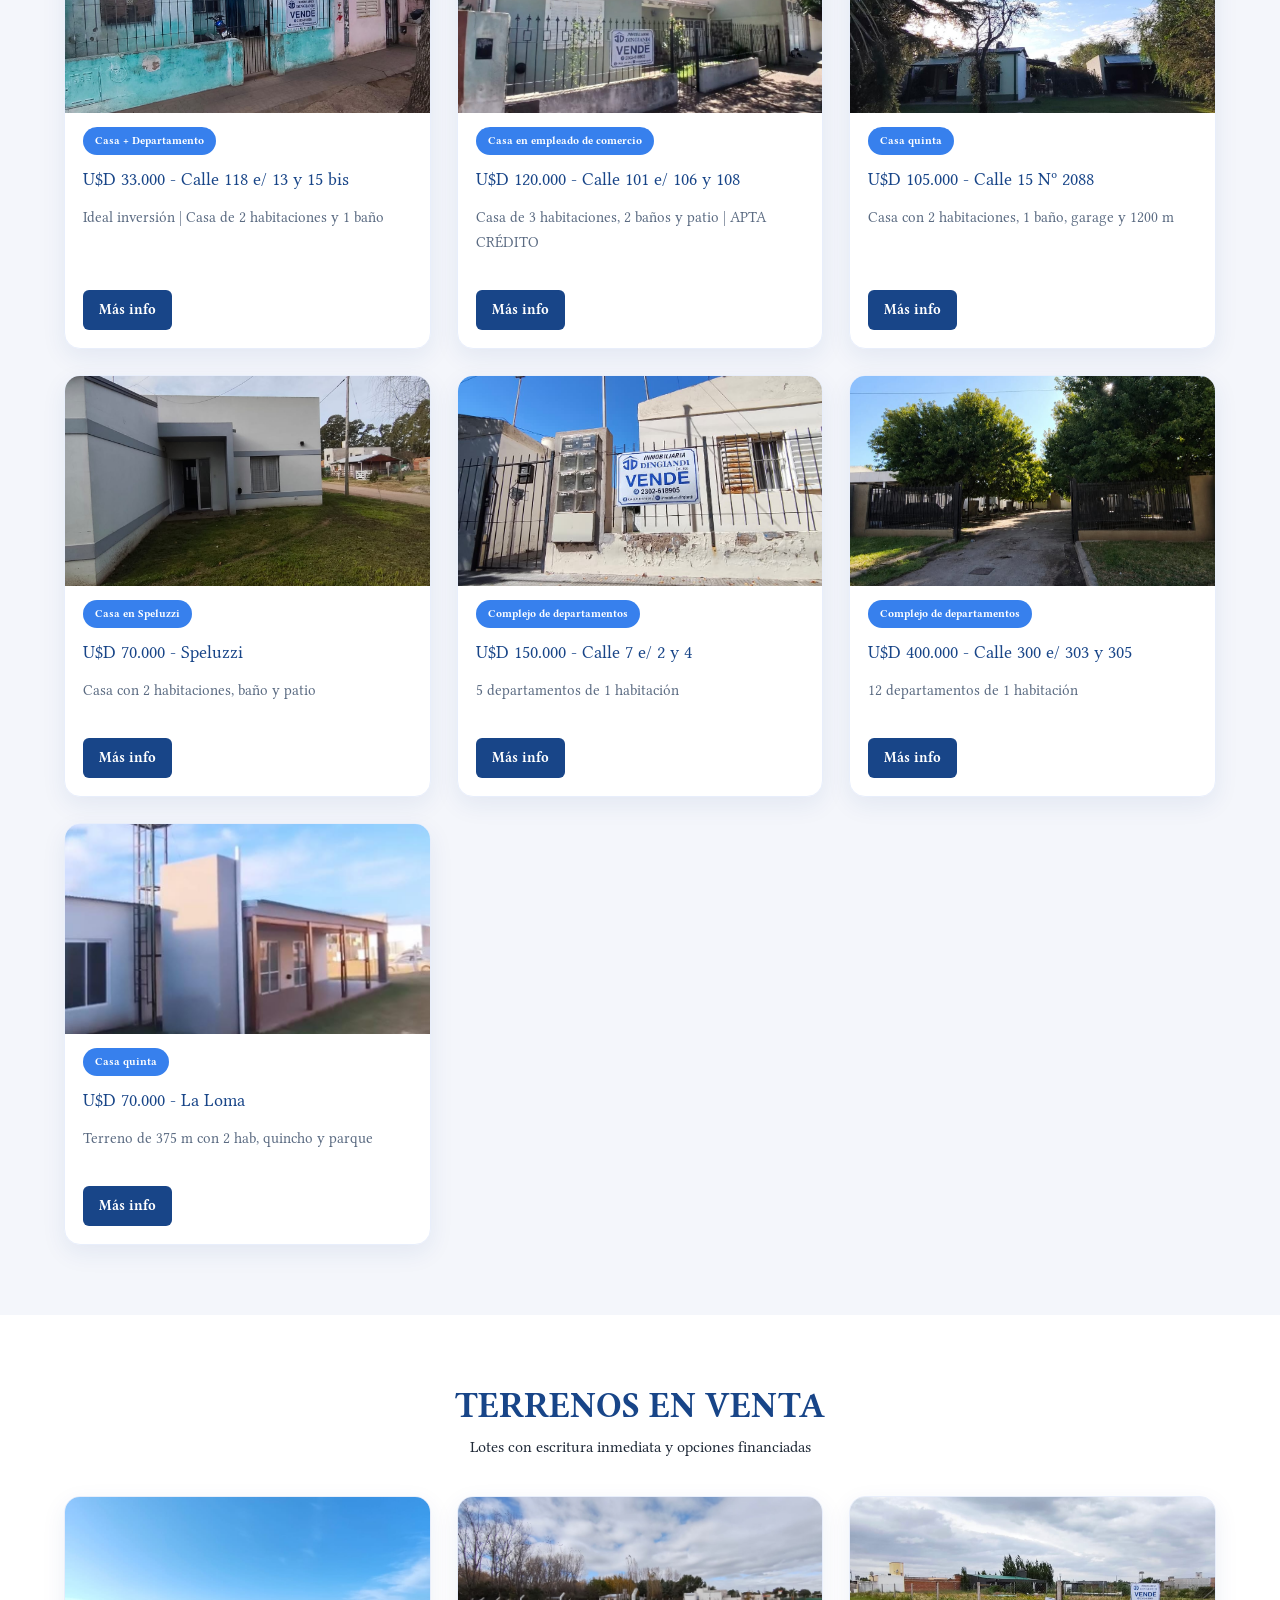
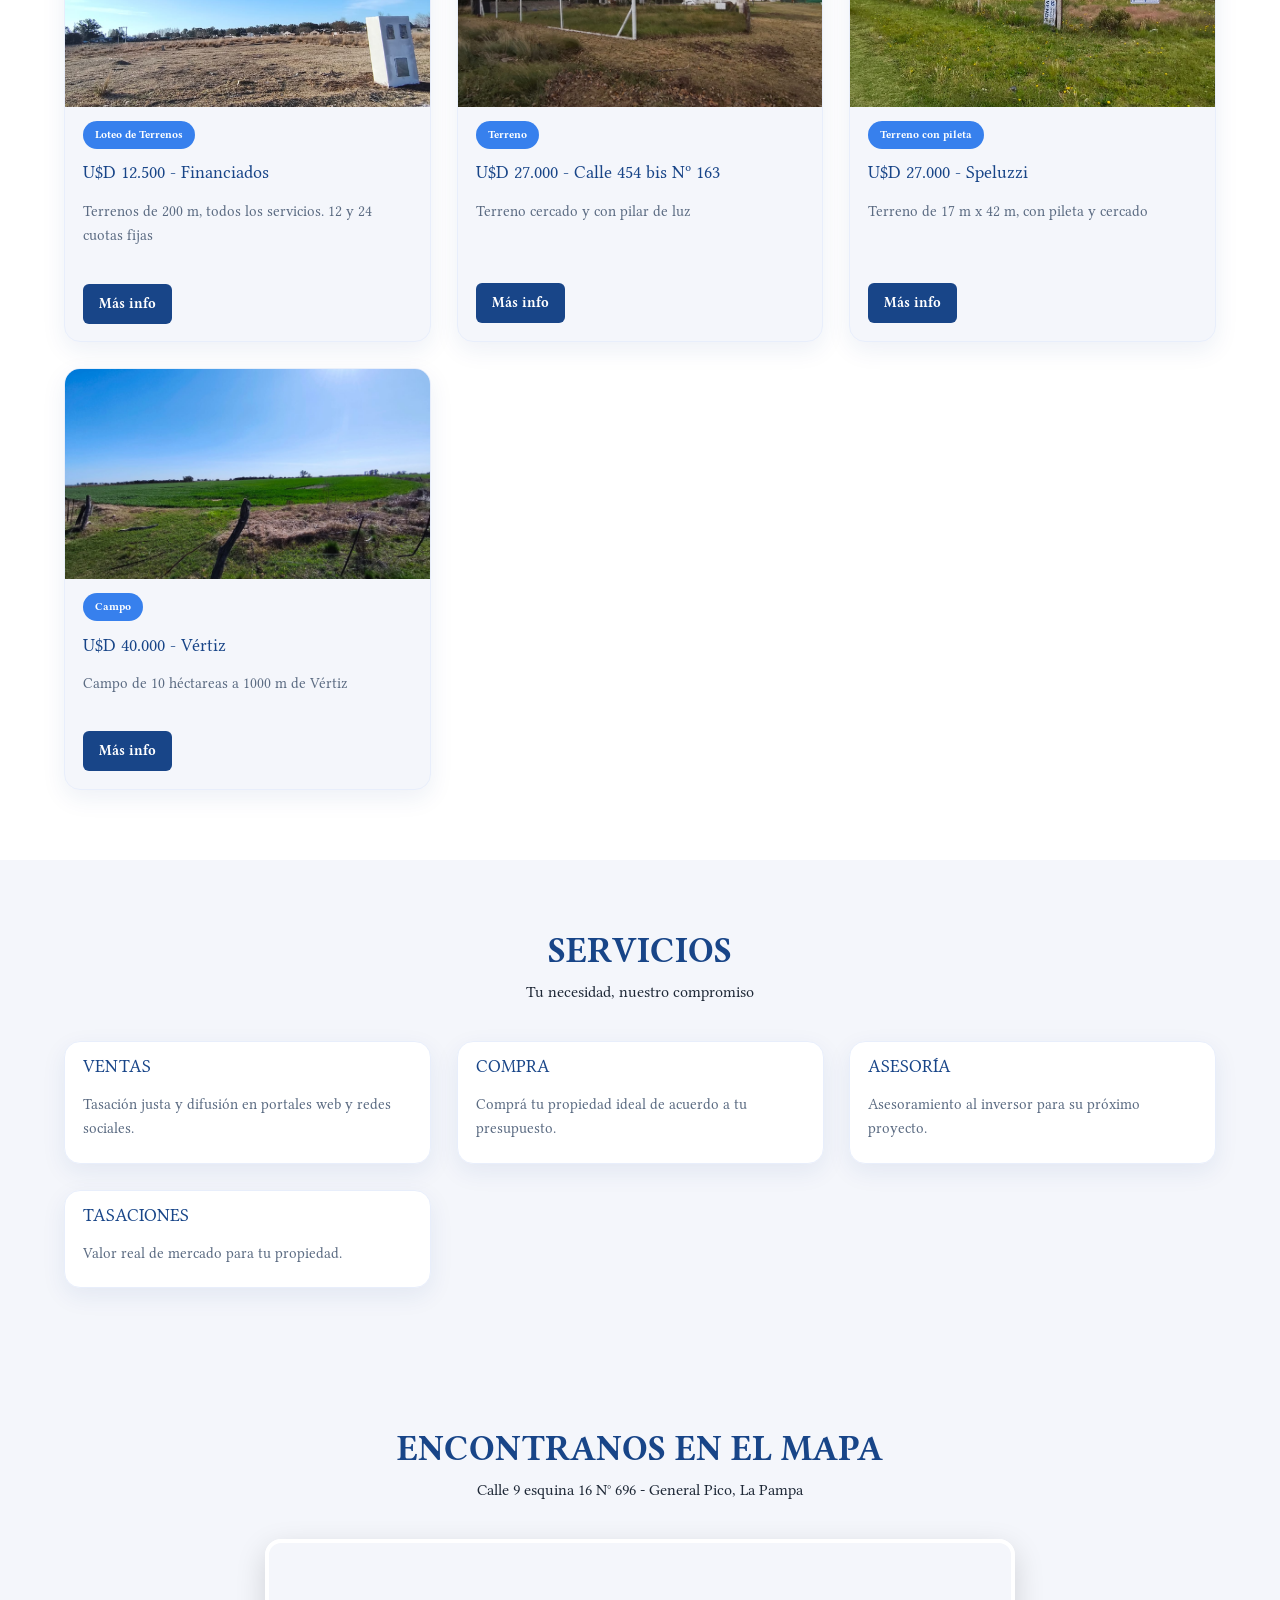
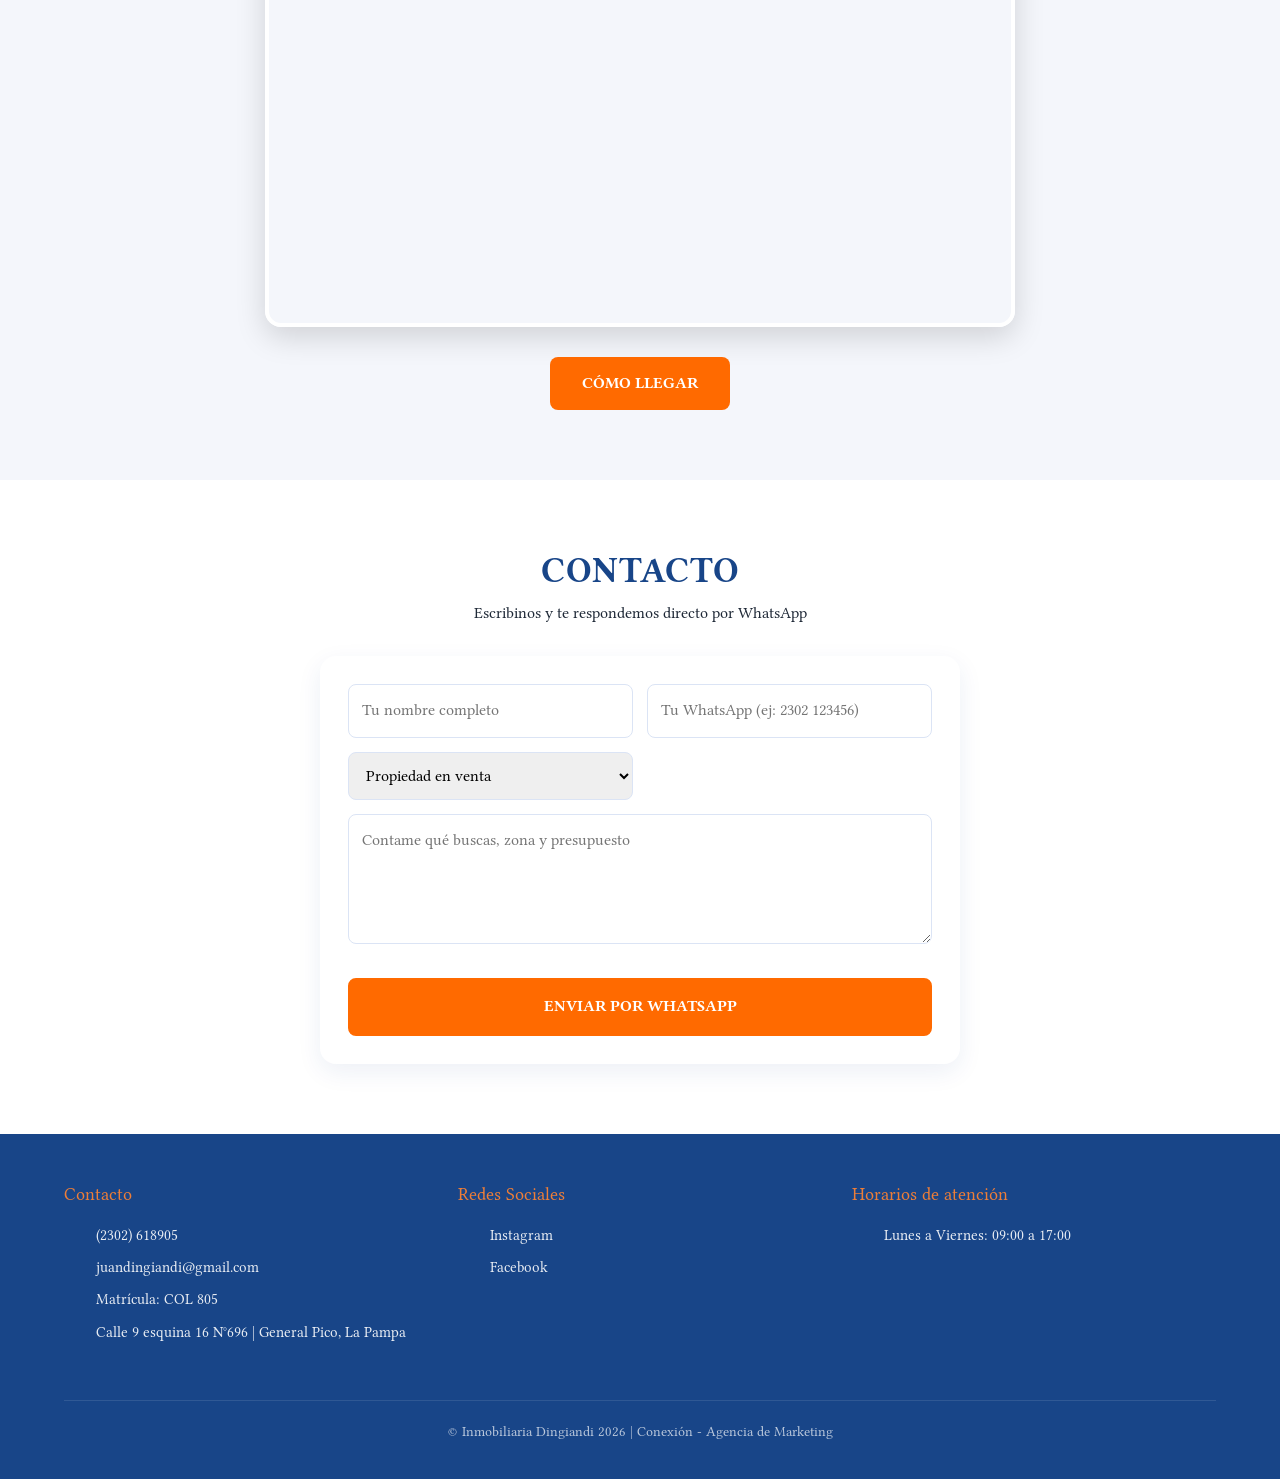
==== commit 4a314f13: "feat:corregí el ruteo de las imagenes y styles" ====
--- a/pages/inmobiliaria.html
+++ b/pages/inmobiliaria.html
@@ -83,16 +83,16 @@
             <h2>PROPIEDADES EN VENTA</h2>
             <p>Casas, departamentos y terrenos con papeles al día</p>
             <div class="contenedor-tarjetas">
-                <div class="tarjetas" data-aos="fade-up" data-aos-delay="0"><img src="imagenes/casa+2deptos.jpeg" alt="Casa + 2 departamentos"><span class="tag">Casa + 2 Departamentos</span><h3>U$D 240.000 - Calle 10 e/ 11 y 9</h3><p>Casa de 2 habitaciones, 1 baño | 2 departamentos | Galpón</p><a href="#contacto" class="btn-card">Más info</a></div>
-                <div class="tarjetas" data-aos="fade-up" data-aos-delay="0"><img src="imagenes/casaquinta17.jpeg" alt="Casa quinta"><span class="tag">Casa Quinta</span><h3>U$D 130.000 - Calle 17 N°3153</h3><p>Casa de 2 habitaciones, 2 baños, pileta | APTA CRÉDITO</p><a href="#contacto" class="btn-card">Más info</a></div>
-                <div class="tarjetas" data-aos="fade-up" data-aos-delay="100"><img src="imagenes/casa14.jpeg" alt="Casa con local comercial"><span class="tag">Casa con Local comercial</span><h3>U$D 75.000 - Calle 14 e/ 105 y 107</h3><p>Casa de 3 habitaciones, 2 baños y patio | Local comercial con vidriera</p><a href="#contacto" class="btn-card">Más info</a></div>
-                <div class="tarjetas" data-aos="fade-up" data-aos-delay="200"><img src="imagenes/casa118.jpeg" alt="Casa con departamento"><span class="tag">Casa + Departamento</span><h3>U$D 33.000 - Calle 118 e/ 13 y 15 bis</h3><p>Ideal inversión | Casa de 2 habitaciones y 1 baño</p><a href="#contacto" class="btn-card">Más info</a></div>
-                <div class="tarjetas" data-aos="fade-up" data-aos-delay="0"><img src="imagenes/casaempleadodecomercio.jpeg" alt="Casa empleado de comercio"><span class="tag">Casa en empleado de comercio</span><h3>U$D 120.000 - Calle 101 e/ 106 y 108</h3><p>Casa de 3 habitaciones, 2 baños y patio | APTA CRÉDITO</p><a href="#contacto" class="btn-card">Más info</a></div>
-                <div class="tarjetas" data-aos="fade-up" data-aos-delay="100"><img src="imagenes/casaquinta.jpeg" alt="Casa quinta"><span class="tag">Casa quinta</span><h3>U$D 105.000 - Calle 15 Nº 2088</h3><p>Casa con 2 habitaciones, 1 baño, garage y 1200 m</p><a href="#contacto" class="btn-card">Más info</a></div>
-                <div class="tarjetas" data-aos="fade-up" data-aos-delay="200"><img src="imagenes/casaspeluzzi.jpeg" alt="Casa en venta"><span class="tag">Casa en Speluzzi</span><h3>U$D 70.000 - Speluzzi</h3><p>Casa con 2 habitaciones, baño y patio</p><a href="#contacto" class="btn-card">Más info</a></div>
-                <div class="tarjetas" data-aos="fade-up" data-aos-delay="0"><img src="imagenes/complejocalle7.jpeg" alt="Complejo"><span class="tag">Complejo de departamentos</span><h3>U$D 150.000 - Calle 7 e/ 2 y 4</h3><p>5 departamentos de 1 habitación</p><a href="#contacto" class="btn-card">Más info</a></div>
-                <div class="tarjetas" data-aos="fade-up" data-aos-delay="100"><img src="imagenes/complejocalle300.jpeg" alt="Complejo"><span class="tag">Complejo de departamentos</span><h3>U$D 400.000 - Calle 300 e/ 303 y 305</h3><p>12 departamentos de 1 habitación</p><a href="#contacto" class="btn-card">Más info</a></div>
-                <div class="tarjetas" data-aos="fade-up" data-aos-delay="200"><img src="imagenes/quintalaloma.jpeg" alt="Casa quinta"><span class="tag">Casa quinta</span><h3>U$D 70.000 - La Loma</h3><p>Terreno de 375 m con 2 hab, quincho y parque</p><a href="#contacto" class="btn-card">Más info</a></div>
+                <div class="tarjetas" data-aos="fade-up" data-aos-delay="0"><img src="../imagenes/casa+2deptos.jpeg" alt="Casa + 2 departamentos"><span class="tag">Casa + 2 Departamentos</span><h3>U$D 240.000 - Calle 10 e/ 11 y 9</h3><p>Casa de 2 habitaciones, 1 baño | 2 departamentos | Galpón</p><a href="#contacto" class="btn-card">Más info</a></div>
+                <div class="tarjetas" data-aos="fade-up" data-aos-delay="0"><img src="../imagenes/casaquinta17.jpeg" alt="Casa quinta"><span class="tag">Casa Quinta</span><h3>U$D 130.000 - Calle 17 N°3153</h3><p>Casa de 2 habitaciones, 2 baños, pileta | APTA CRÉDITO</p><a href="#contacto" class="btn-card">Más info</a></div>
+                <div class="tarjetas" data-aos="fade-up" data-aos-delay="100"><img src="../imagenes/casa14.jpeg" alt="Casa con local comercial"><span class="tag">Casa con Local comercial</span><h3>U$D 75.000 - Calle 14 e/ 105 y 107</h3><p>Casa de 3 habitaciones, 2 baños y patio | Local comercial con vidriera</p><a href="#contacto" class="btn-card">Más info</a></div>
+                <div class="tarjetas" data-aos="fade-up" data-aos-delay="200"><img src="../imagenes/casa118.jpeg" alt="Casa con departamento"><span class="tag">Casa + Departamento</span><h3>U$D 33.000 - Calle 118 e/ 13 y 15 bis</h3><p>Ideal inversión | Casa de 2 habitaciones y 1 baño</p><a href="#contacto" class="btn-card">Más info</a></div>
+                <div class="tarjetas" data-aos="fade-up" data-aos-delay="0"><img src="../imagenes/casaempleadodecomercio.jpeg" alt="Casa empleado de comercio"><span class="tag">Casa en empleado de comercio</span><h3>U$D 120.000 - Calle 101 e/ 106 y 108</h3><p>Casa de 3 habitaciones, 2 baños y patio | APTA CRÉDITO</p><a href="#contacto" class="btn-card">Más info</a></div>
+                <div class="tarjetas" data-aos="fade-up" data-aos-delay="100"><img src="../imagenes/casaquinta.jpeg" alt="Casa quinta"><span class="tag">Casa quinta</span><h3>U$D 105.000 - Calle 15 Nº 2088</h3><p>Casa con 2 habitaciones, 1 baño, garage y 1200 m</p><a href="#contacto" class="btn-card">Más info</a></div>
+                <div class="tarjetas" data-aos="fade-up" data-aos-delay="200"><img src="../imagenes/casaspeluzzi.jpeg" alt="Casa en venta"><span class="tag">Casa en Speluzzi</span><h3>U$D 70.000 - Speluzzi</h3><p>Casa con 2 habitaciones, baño y patio</p><a href="#contacto" class="btn-card">Más info</a></div>
+                <div class="tarjetas" data-aos="fade-up" data-aos-delay="0"><img src="../imagenes/complejocalle7.jpeg" alt="Complejo"><span class="tag">Complejo de departamentos</span><h3>U$D 150.000 - Calle 7 e/ 2 y 4</h3><p>5 departamentos de 1 habitación</p><a href="#contacto" class="btn-card">Más info</a></div>
+                <div class="tarjetas" data-aos="fade-up" data-aos-delay="100"><img src="../imagenes/complejocalle300.jpeg" alt="Complejo"><span class="tag">Complejo de departamentos</span><h3>U$D 400.000 - Calle 300 e/ 303 y 305</h3><p>12 departamentos de 1 habitación</p><a href="#contacto" class="btn-card">Más info</a></div>
+                <div class="tarjetas" data-aos="fade-up" data-aos-delay="200"><img src="../imagenes/quintalaloma.jpeg" alt="Casa quinta"><span class="tag">Casa quinta</span><h3>U$D 70.000 - La Loma</h3><p>Terreno de 375 m con 2 hab, quincho y parque</p><a href="#contacto" class="btn-card">Más info</a></div>
             </div>
         </section>
 
@@ -100,10 +100,10 @@
             <h2>TERRENOS EN VENTA</h2>
             <p>Lotes con escritura inmediata y opciones financiadas</p>
             <div class="contenedor-tarjetas">
-                <div class="tarjetas" data-aos="zoom-in" data-aos-delay="0"><img src="imagenes/donberto.jpeg" alt="Terreno"><span class="tag">Loteo de Terrenos</span><h3>U$D 12.500 - Financiados</h3><p>Terrenos de 200 m, todos los servicios. 12 y 24 cuotas fijas</p><a href="#contacto" class="btn-card">Más info</a></div>
-                <div class="tarjetas" data-aos="zoom-in" data-aos-delay="100"><img src="imagenes/terreno454.jpeg" alt="Terreno"><span class="tag">Terreno</span><h3>U$D 27.000 - Calle 454 bis Nº 163</h3><p>Terreno cercado y con pilar de luz</p><a href="#contacto" class="btn-card">Más info</a></div>
-                <div class="tarjetas" data-aos="zoom-in" data-aos-delay="200"><img src="imagenes/terrenospeluzzi.jpeg" alt="Terreno"><span class="tag">Terreno con pileta</span><h3>U$D 27.000 - Speluzzi</h3><p>Terreno de 17 m x 42 m, con pileta y cercado</p><a href="#contacto" class="btn-card">Más info</a></div>
-                <div class="tarjetas" data-aos="zoom-in" data-aos-delay="300"><img src="imagenes/campo.jpeg" alt="Campo"><span class="tag">Campo</span><h3>U$D 40.000 - Vértiz</h3><p>Campo de 10 héctareas a 1000 m de Vértiz</p><a href="#contacto" class="btn-card">Más info</a></div>
+                <div class="tarjetas" data-aos="zoom-in" data-aos-delay="0"><img src="../imagenes/donberto.jpeg" alt="Terreno"><span class="tag">Loteo de Terrenos</span><h3>U$D 12.500 - Financiados</h3><p>Terrenos de 200 m, todos los servicios. 12 y 24 cuotas fijas</p><a href="#contacto" class="btn-card">Más info</a></div>
+                <div class="tarjetas" data-aos="zoom-in" data-aos-delay="100"><img src="../imagenes/terreno454.jpeg" alt="Terreno"><span class="tag">Terreno</span><h3>U$D 27.000 - Calle 454 bis Nº 163</h3><p>Terreno cercado y con pilar de luz</p><a href="#contacto" class="btn-card">Más info</a></div>
+                <div class="tarjetas" data-aos="zoom-in" data-aos-delay="200"><img src="../imagenes/terrenospeluzzi.jpeg" alt="Terreno"><span class="tag">Terreno con pileta</span><h3>U$D 27.000 - Speluzzi</h3><p>Terreno de 17 m x 42 m, con pileta y cercado</p><a href="#contacto" class="btn-card">Más info</a></div>
+                <div class="tarjetas" data-aos="zoom-in" data-aos-delay="300"><img src="../imagenes/campo.jpeg" alt="Campo"><span class="tag">Campo</span><h3>U$D 40.000 - Vértiz</h3><p>Campo de 10 héctareas a 1000 m de Vértiz</p><a href="#contacto" class="btn-card">Más info</a></div>
             </div>
         </section>
 
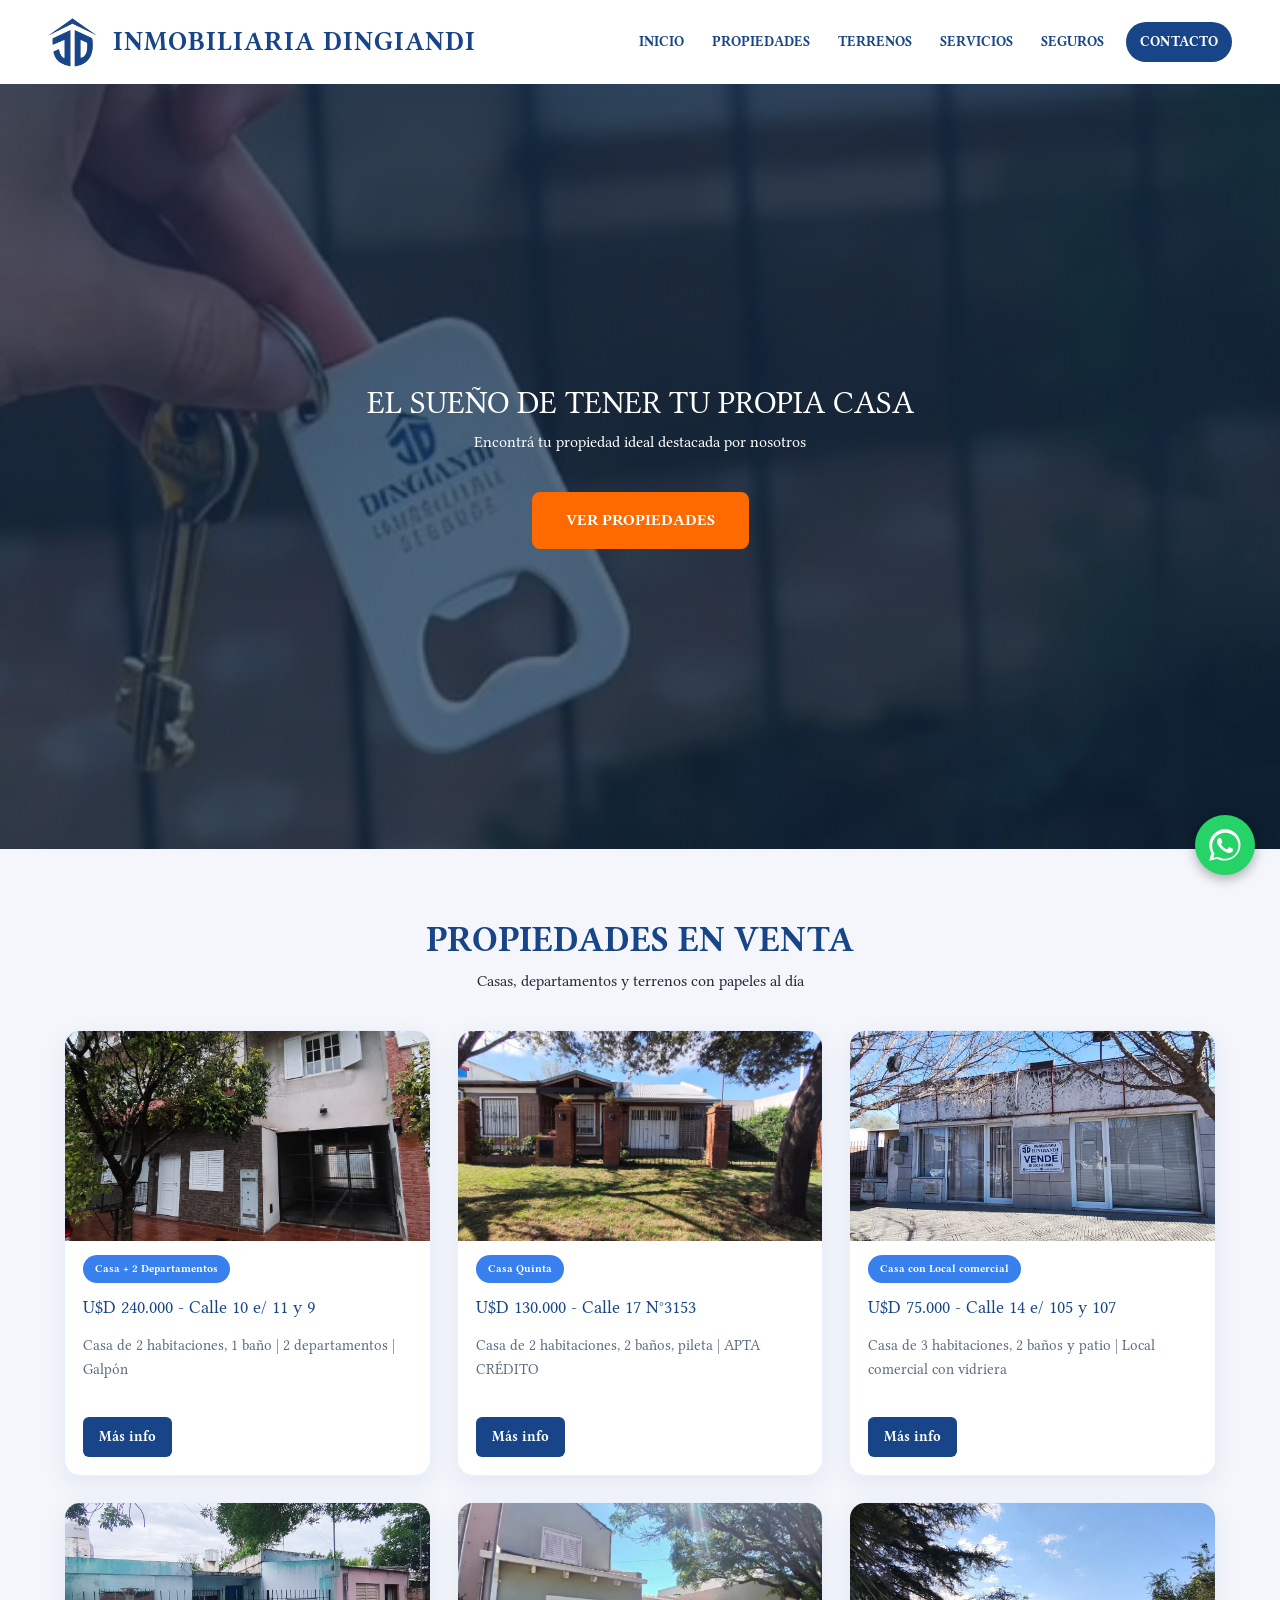
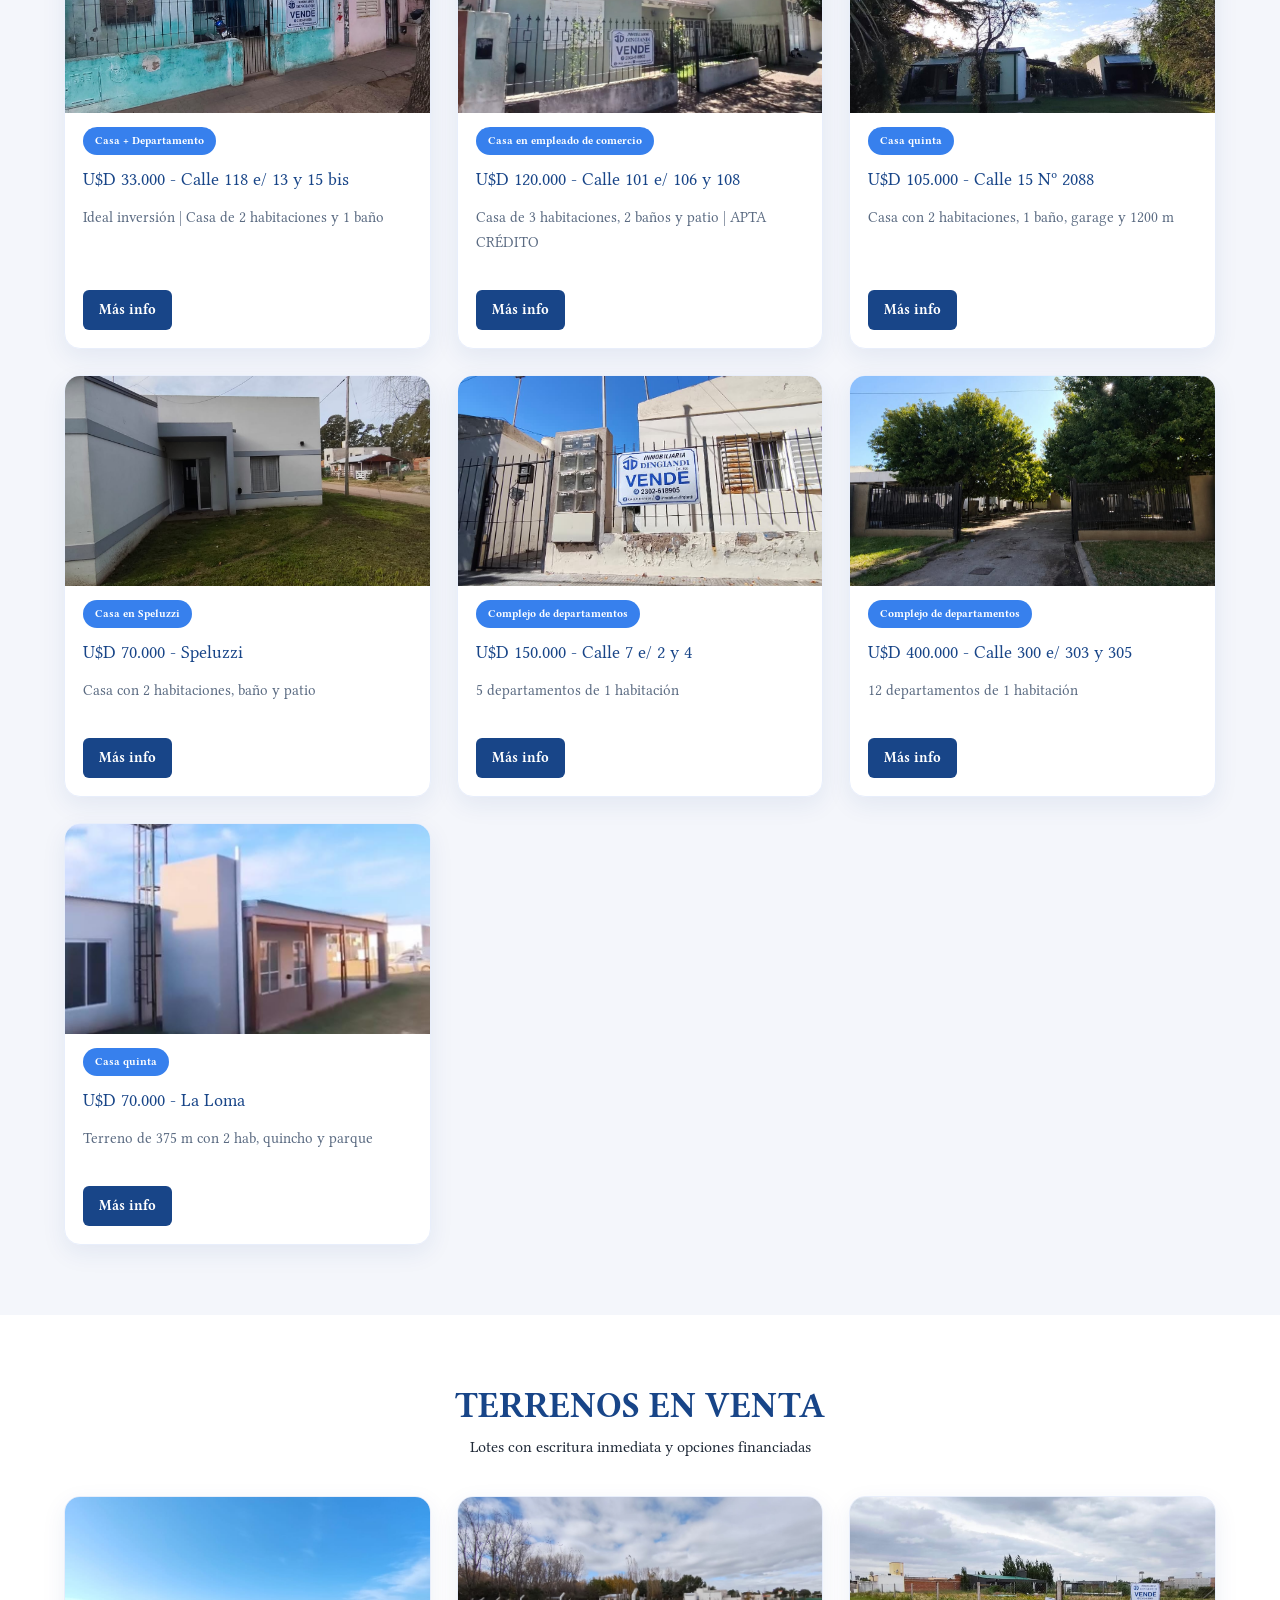
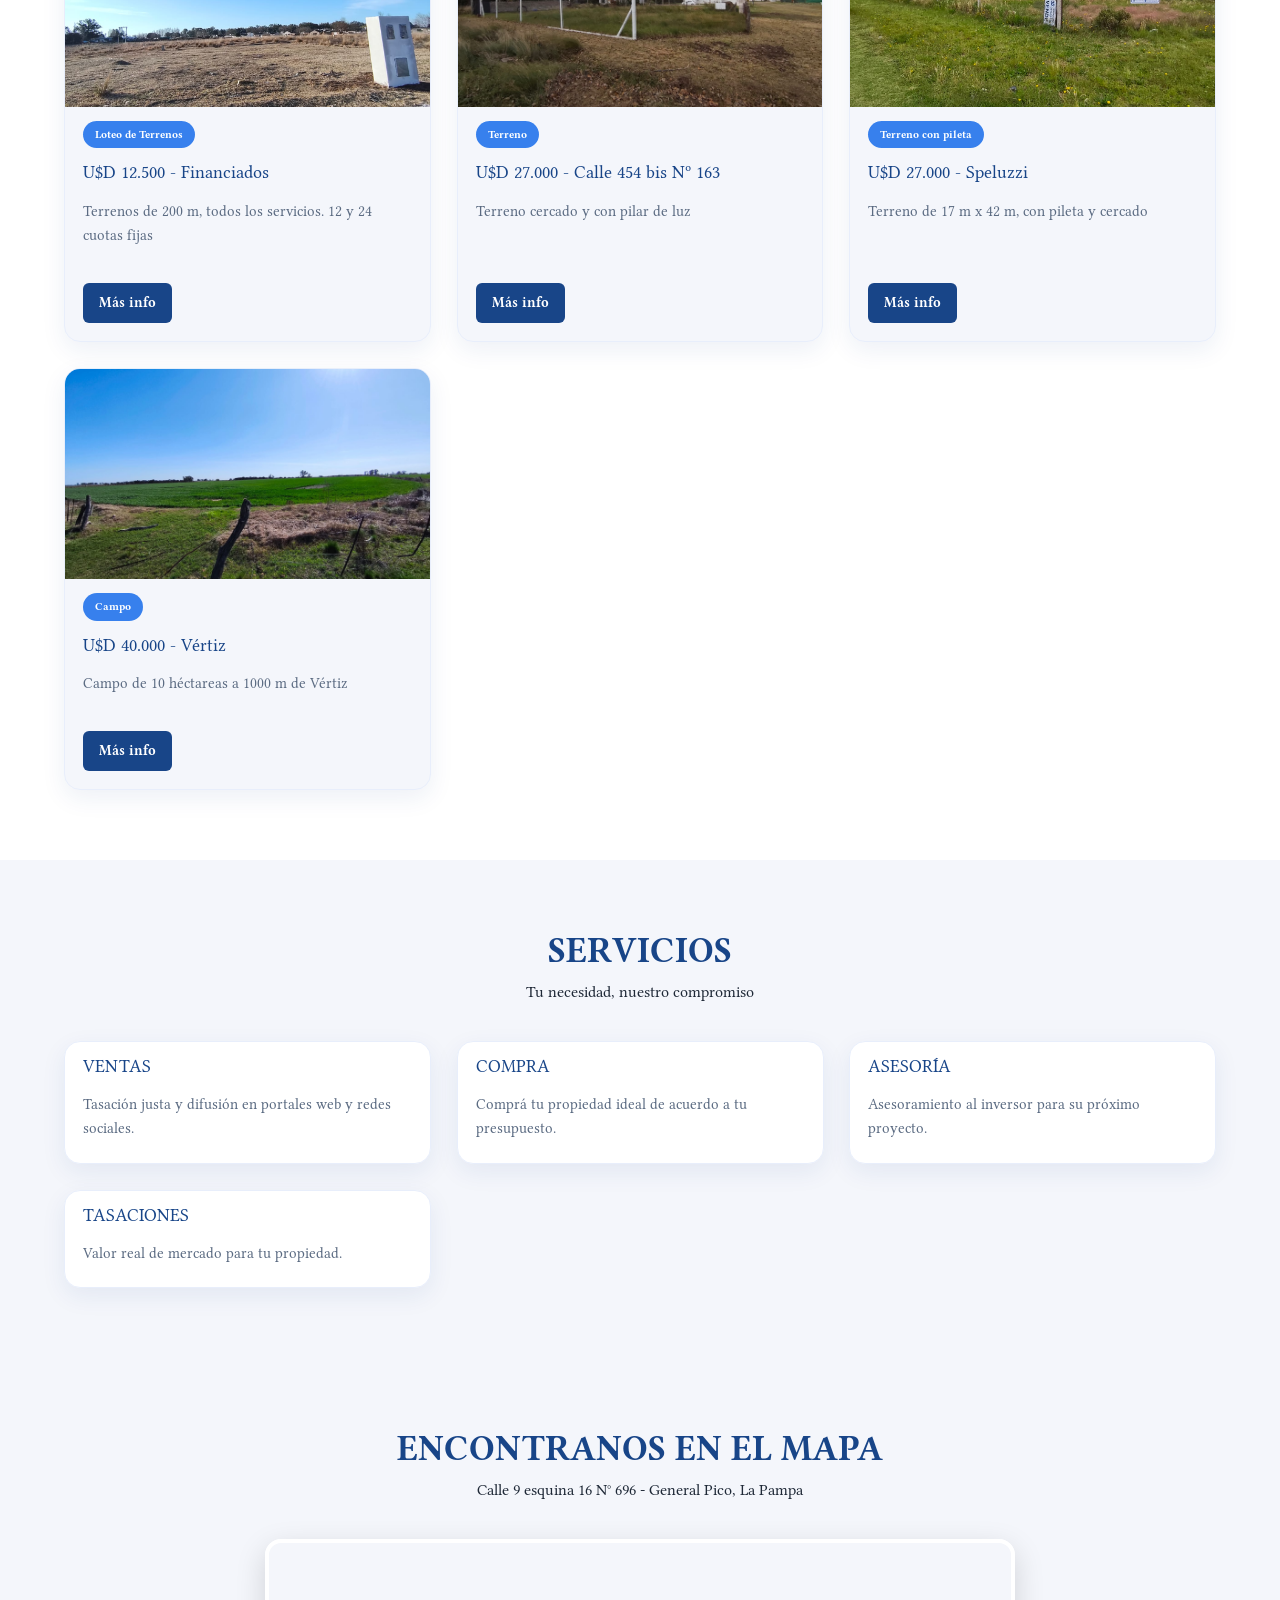
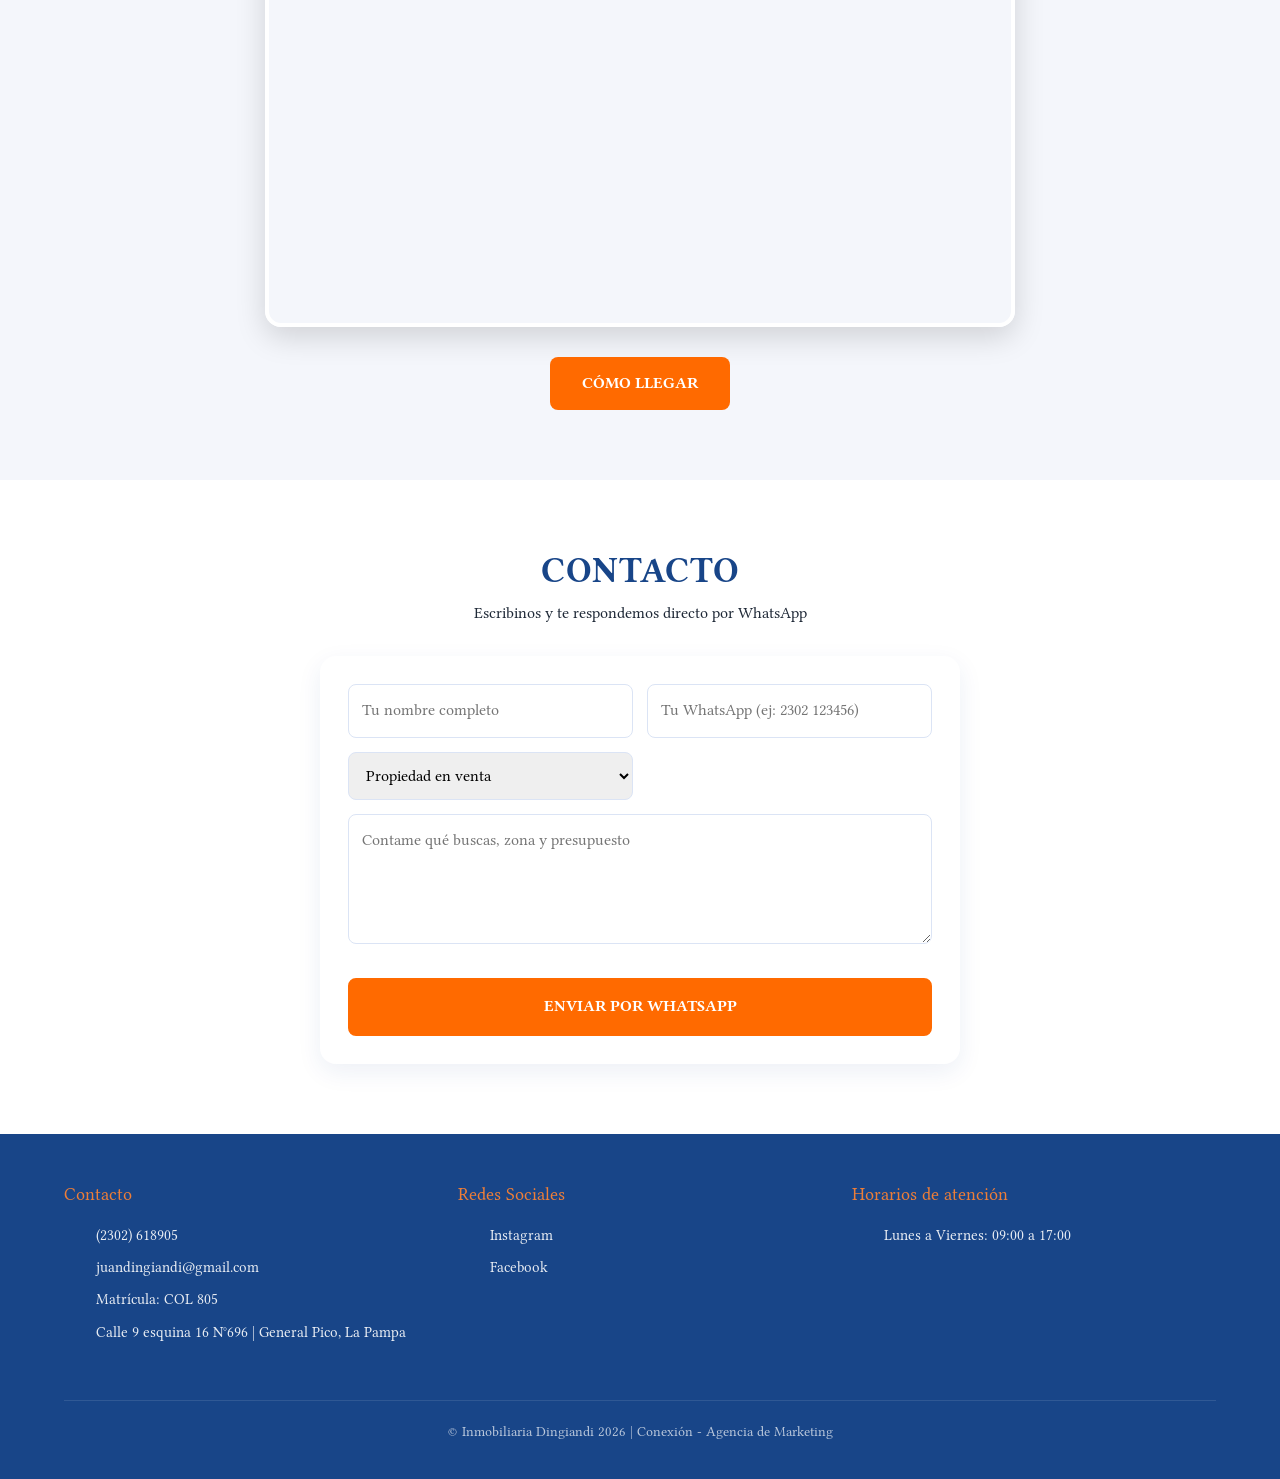
==== commit aee12aff: "feat: agregue la page seguros.html a la navbar" ====
--- a/pages/inmobiliaria.html
+++ b/pages/inmobiliaria.html
@@ -64,6 +64,7 @@
             <li class="nav-item"><a class="nav-link" href="#propiedades">PROPIEDADES</a></li>
             <li class="nav-item"><a class="nav-link" href="#terrenos">TERRENOS</a></li>
             <li class="nav-item"><a class="nav-link" href="#servicios">SERVICIOS</a></li>
+            <li class="nav-item"><a class="nav-link" href="seguros.html">SEGUROS</a></li>
             <li class="nav-item ms-lg-2"><a class="nav-link btn-nav-contacto" href="#contacto">CONTACTO</a></li>
           </ul>
         </div>
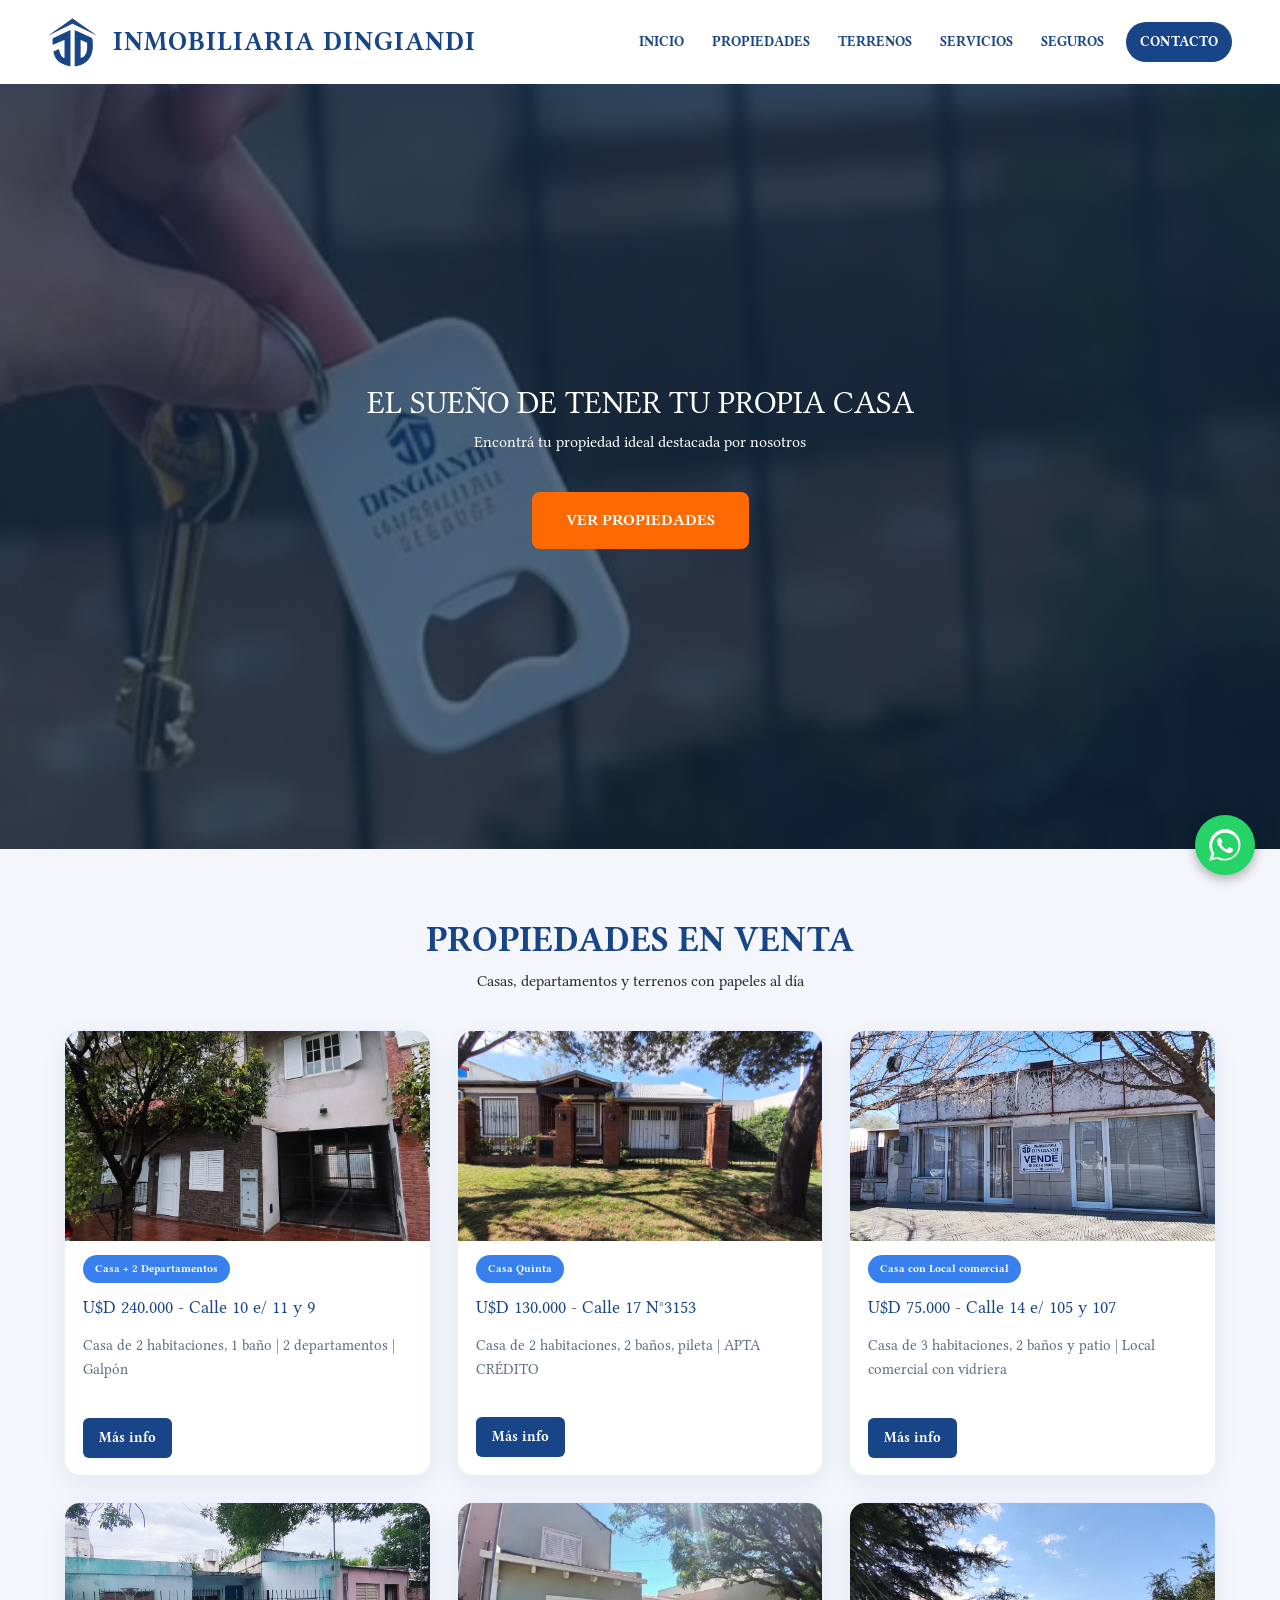
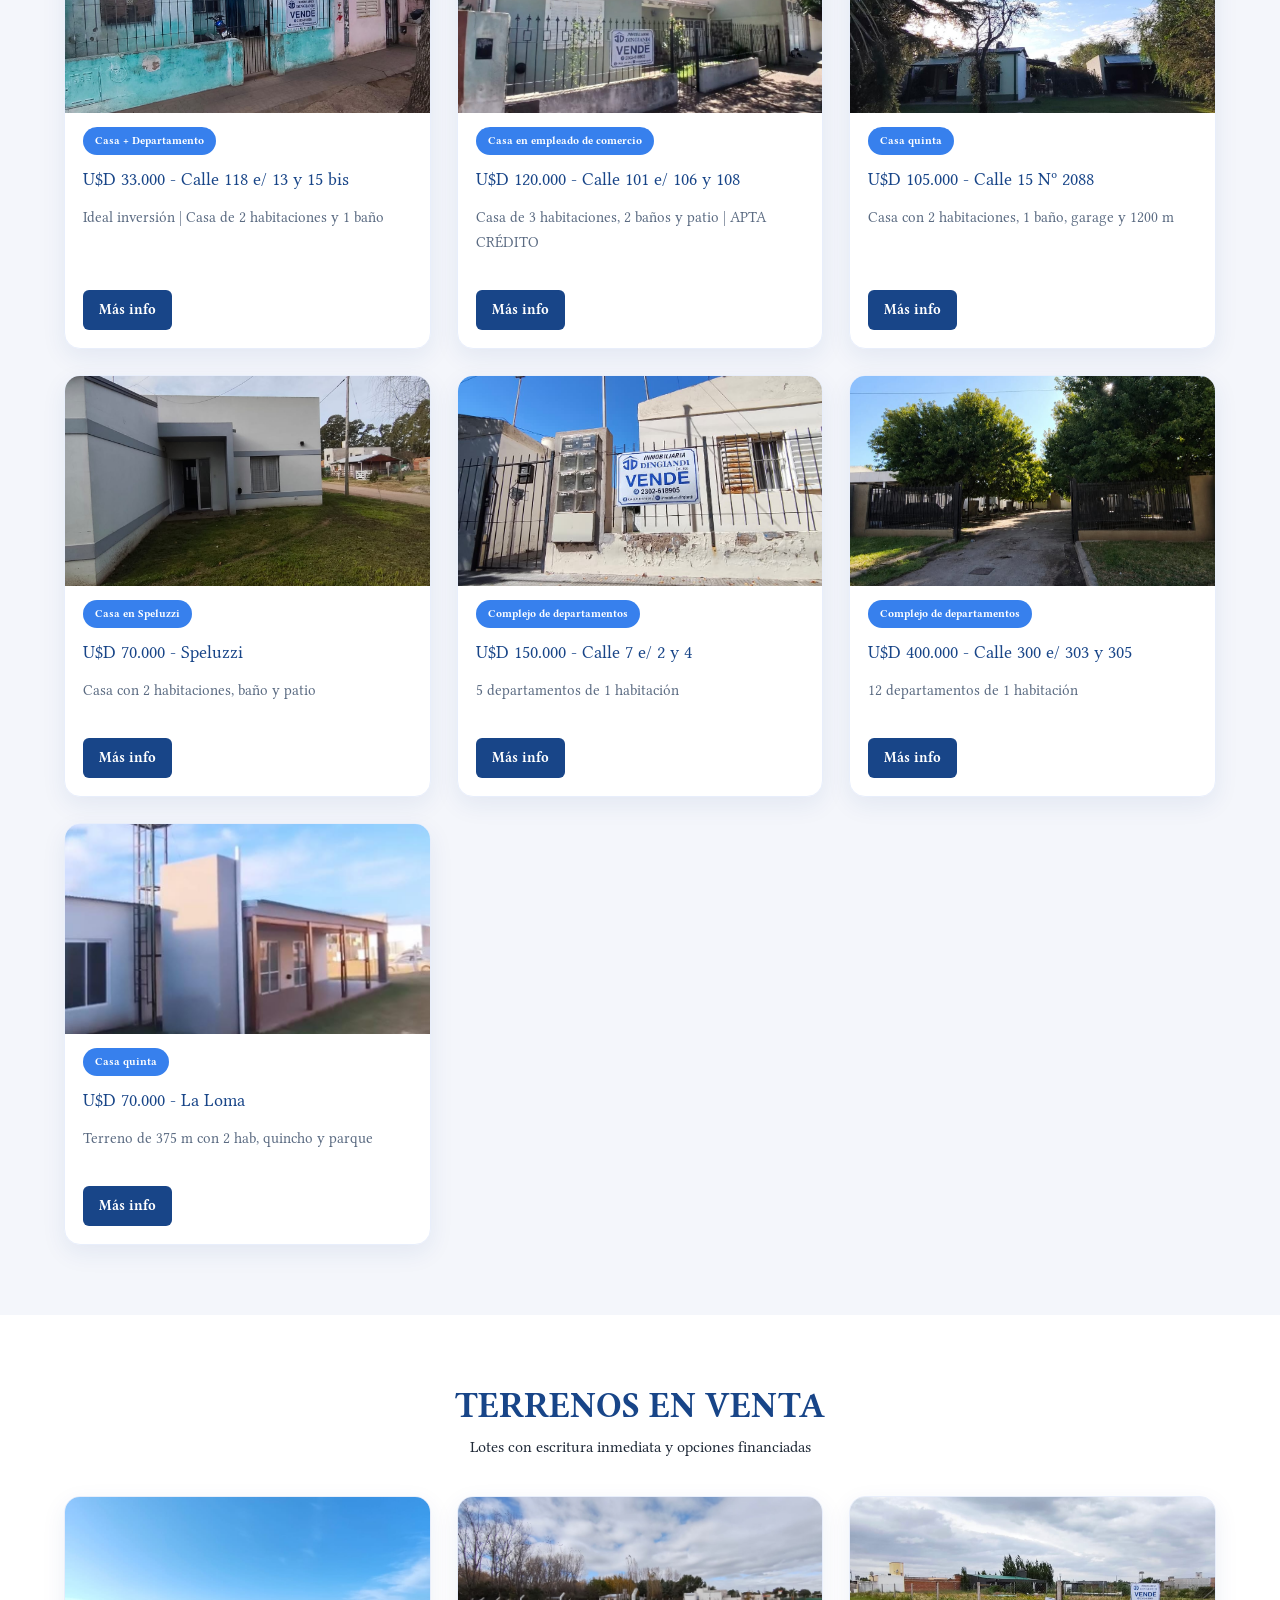
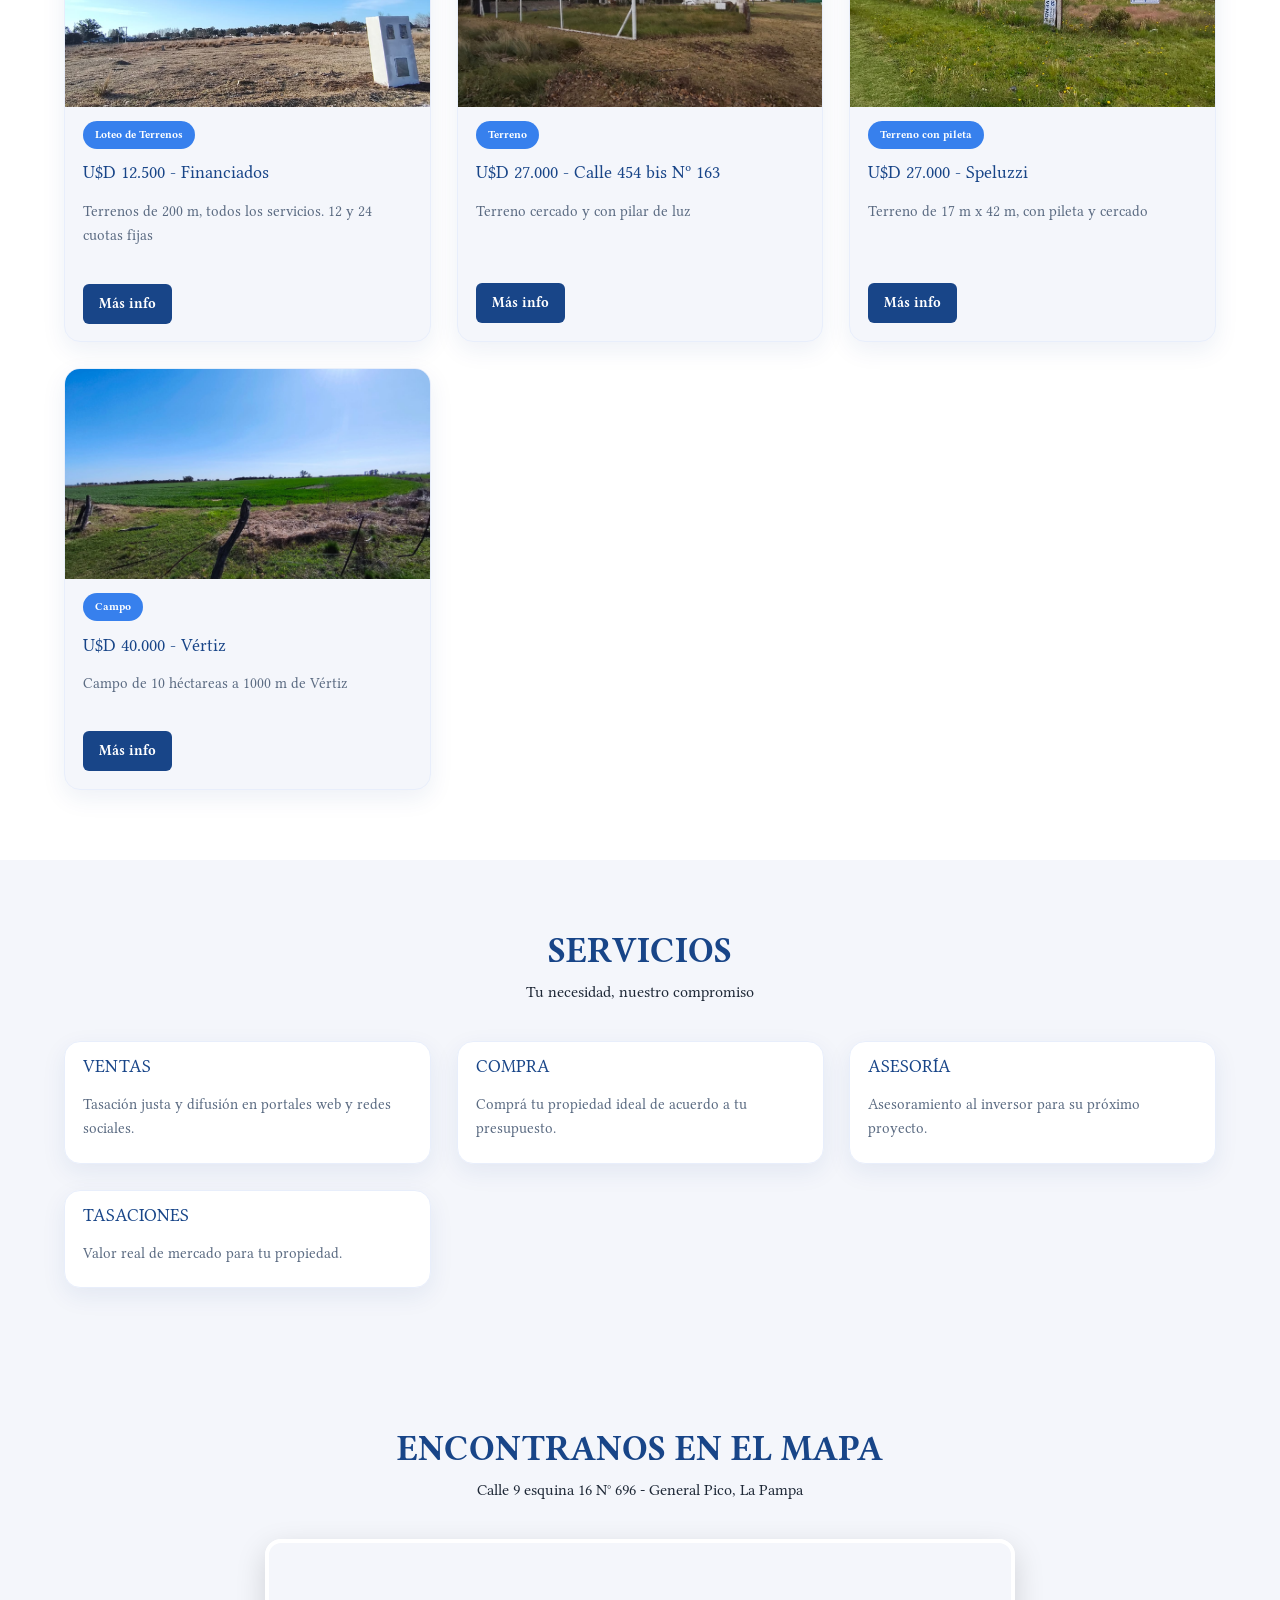
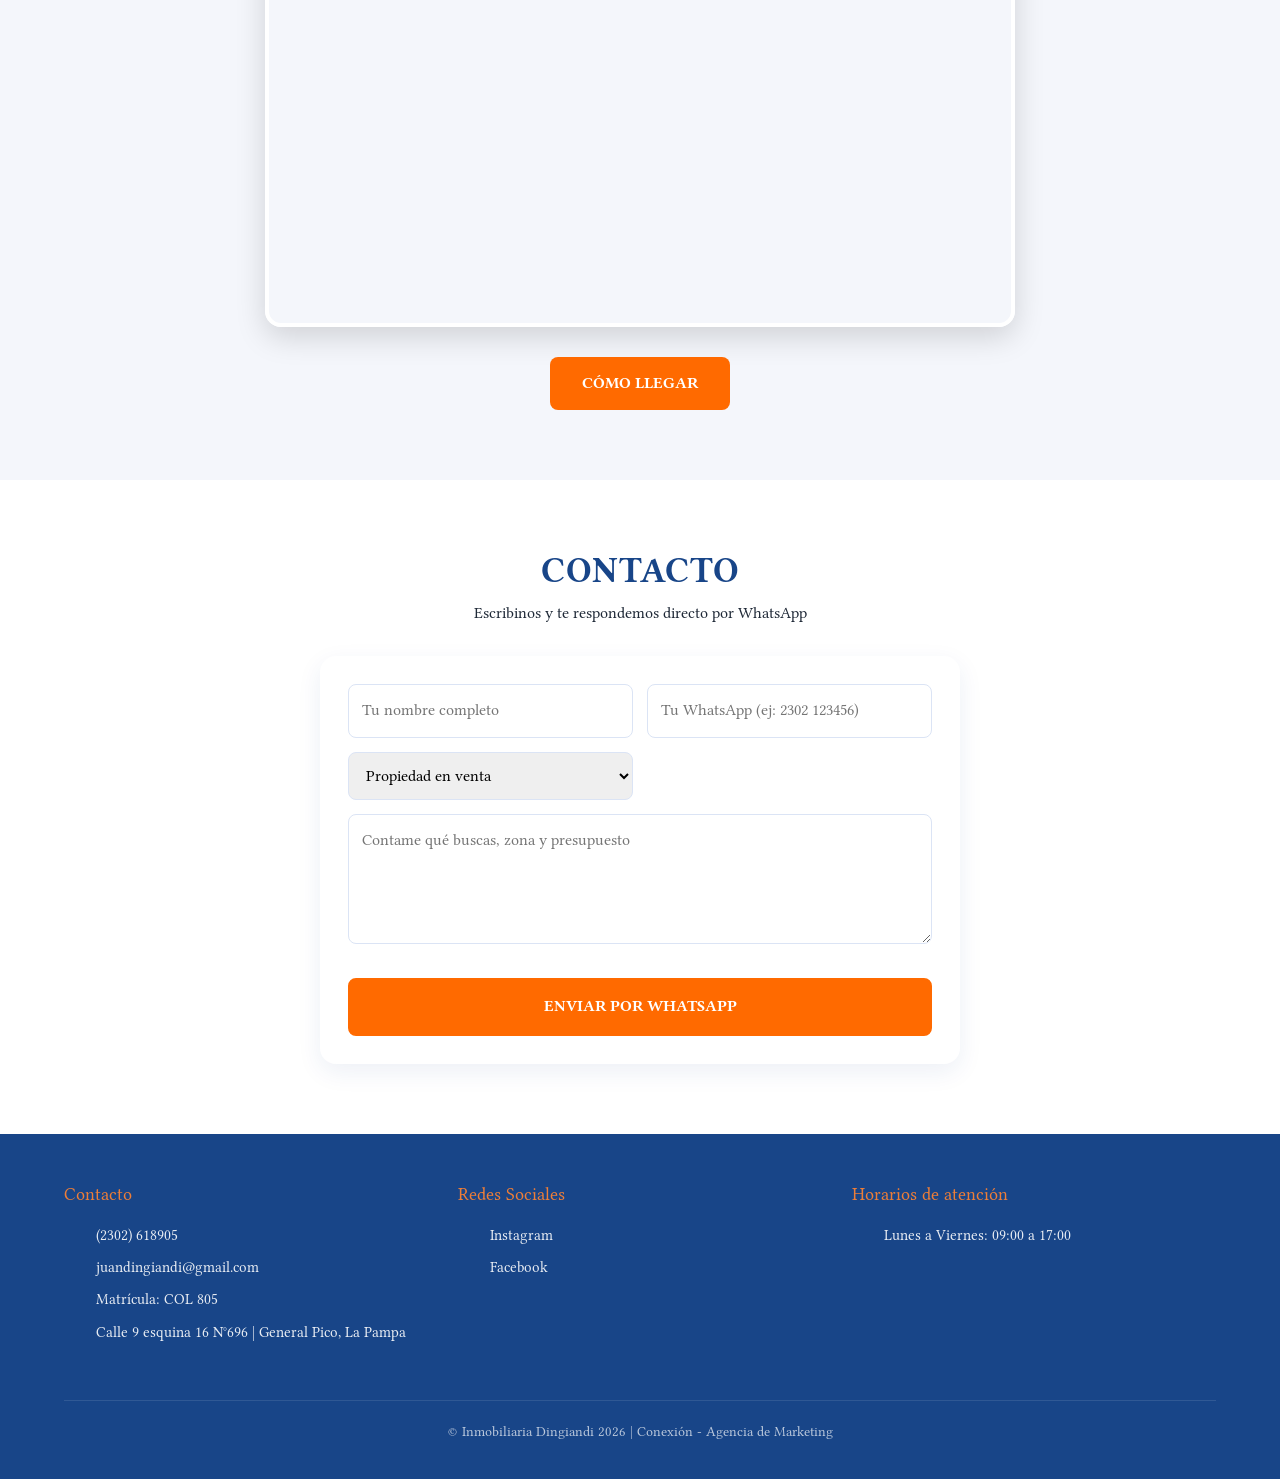
==== commit c6ac1b21: "feat: corregí el enrutado de seguros.html" ====
--- a/pages/inmobiliaria.html
+++ b/pages/inmobiliaria.html
@@ -64,7 +64,7 @@
             <li class="nav-item"><a class="nav-link" href="#propiedades">PROPIEDADES</a></li>
             <li class="nav-item"><a class="nav-link" href="#terrenos">TERRENOS</a></li>
             <li class="nav-item"><a class="nav-link" href="#servicios">SERVICIOS</a></li>
-            <li class="nav-item"><a class="nav-link" href="seguros.html">SEGUROS</a></li>
+            <li class="nav-item"><a class="nav-link" href="./pages/seguros.html">SEGUROS</a></li>
             <li class="nav-item ms-lg-2"><a class="nav-link btn-nav-contacto" href="#contacto">CONTACTO</a></li>
           </ul>
         </div>
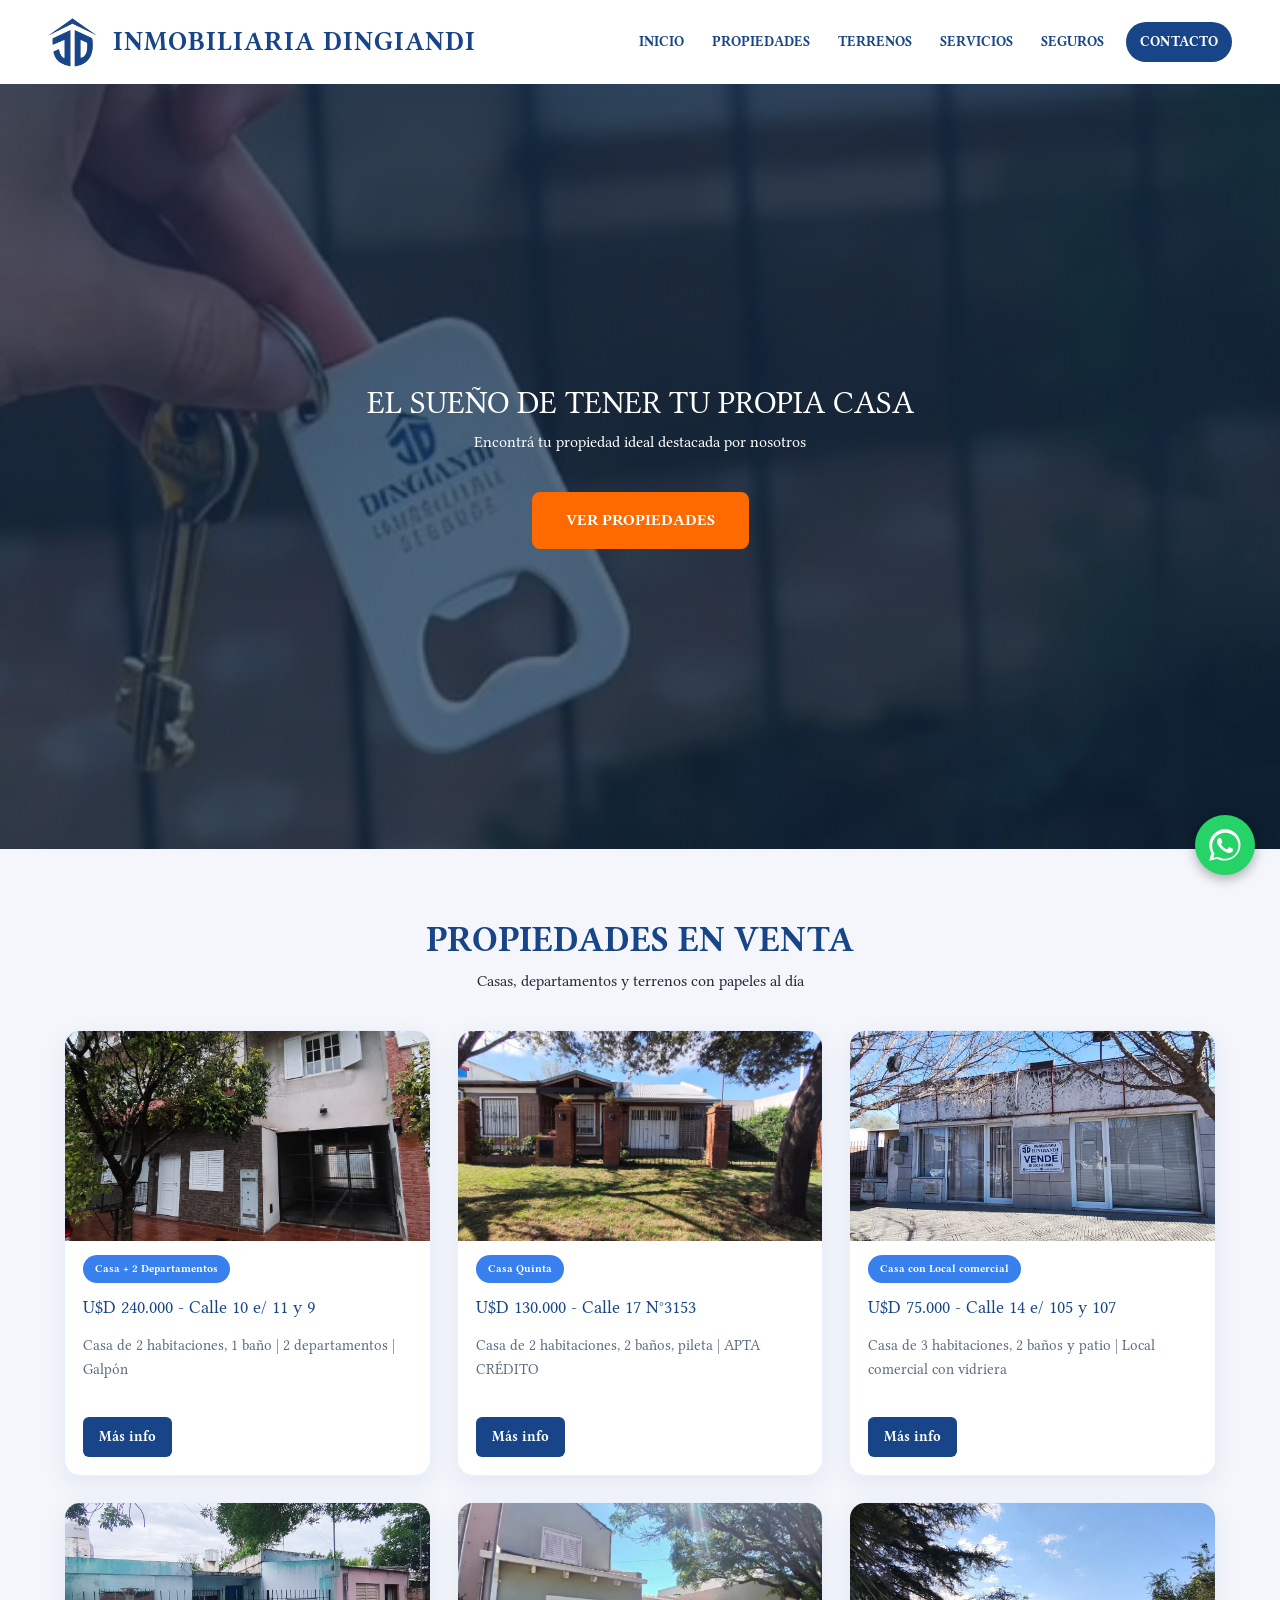
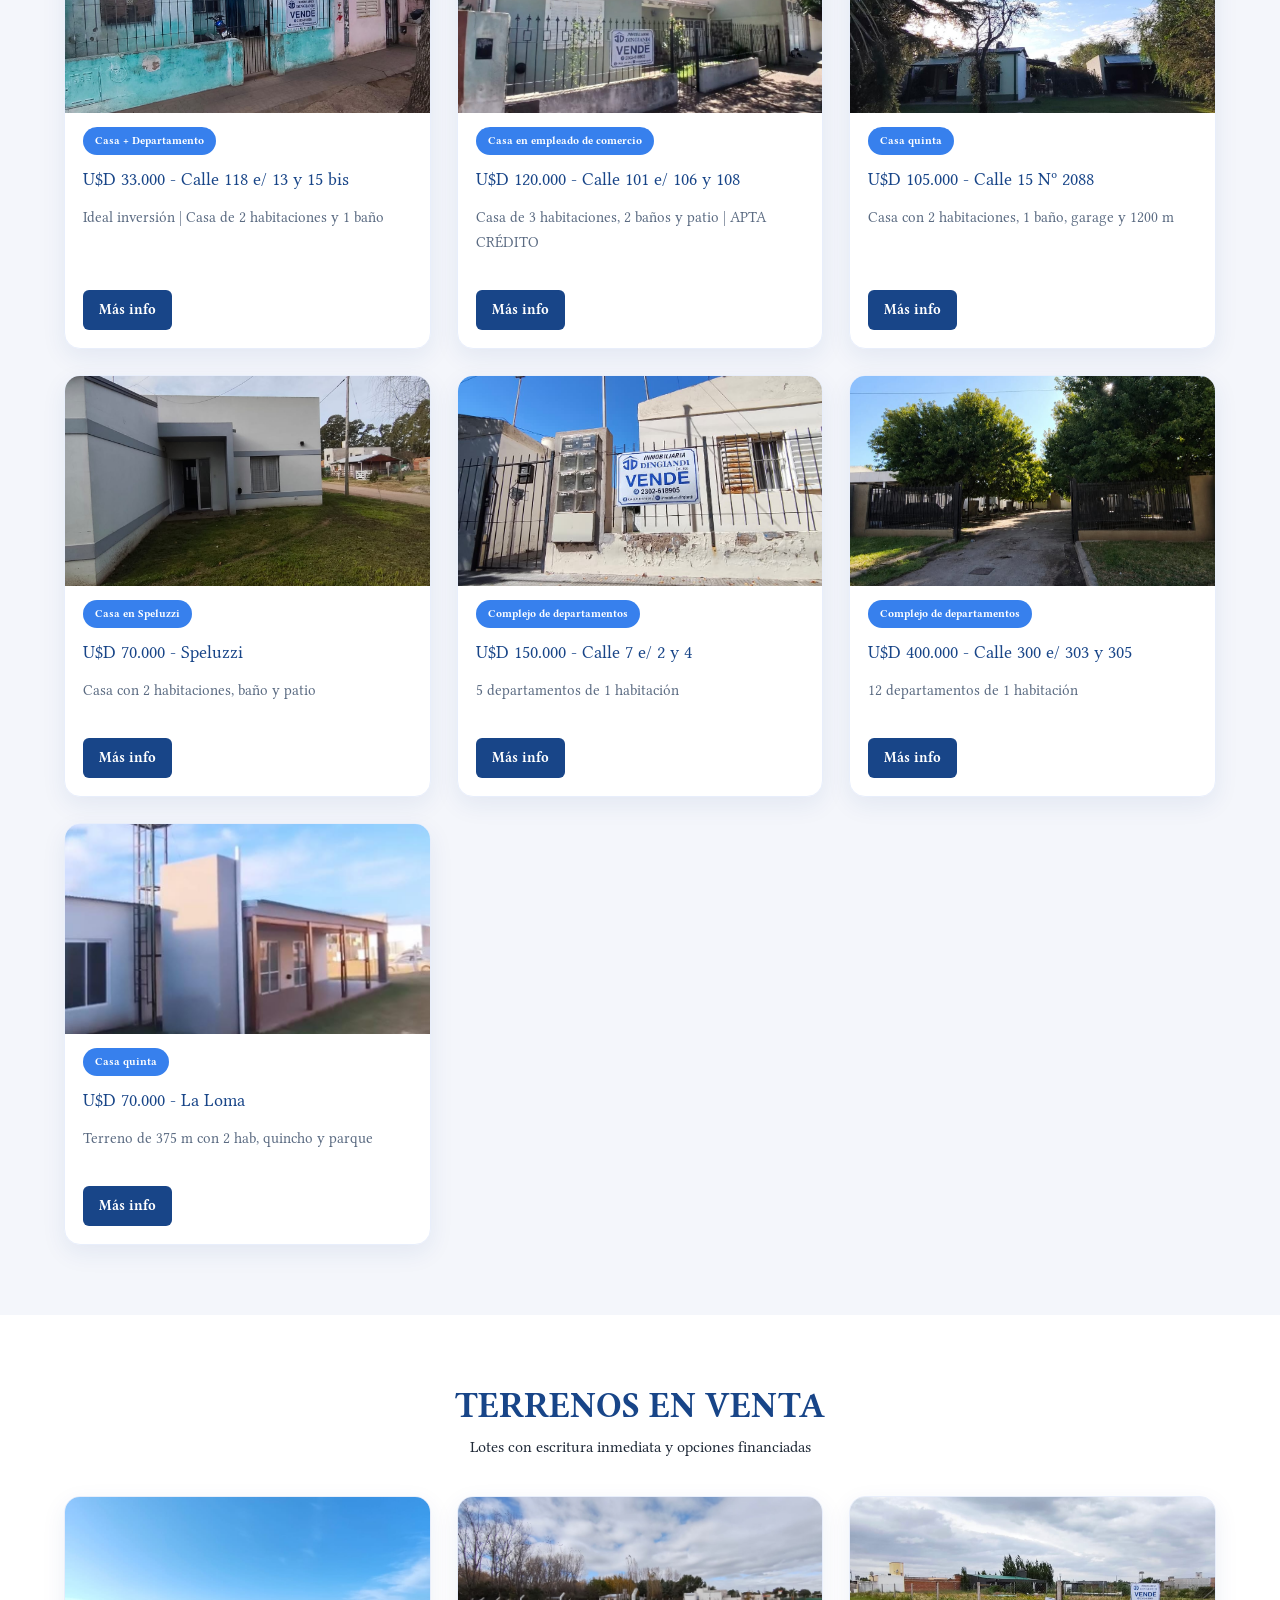
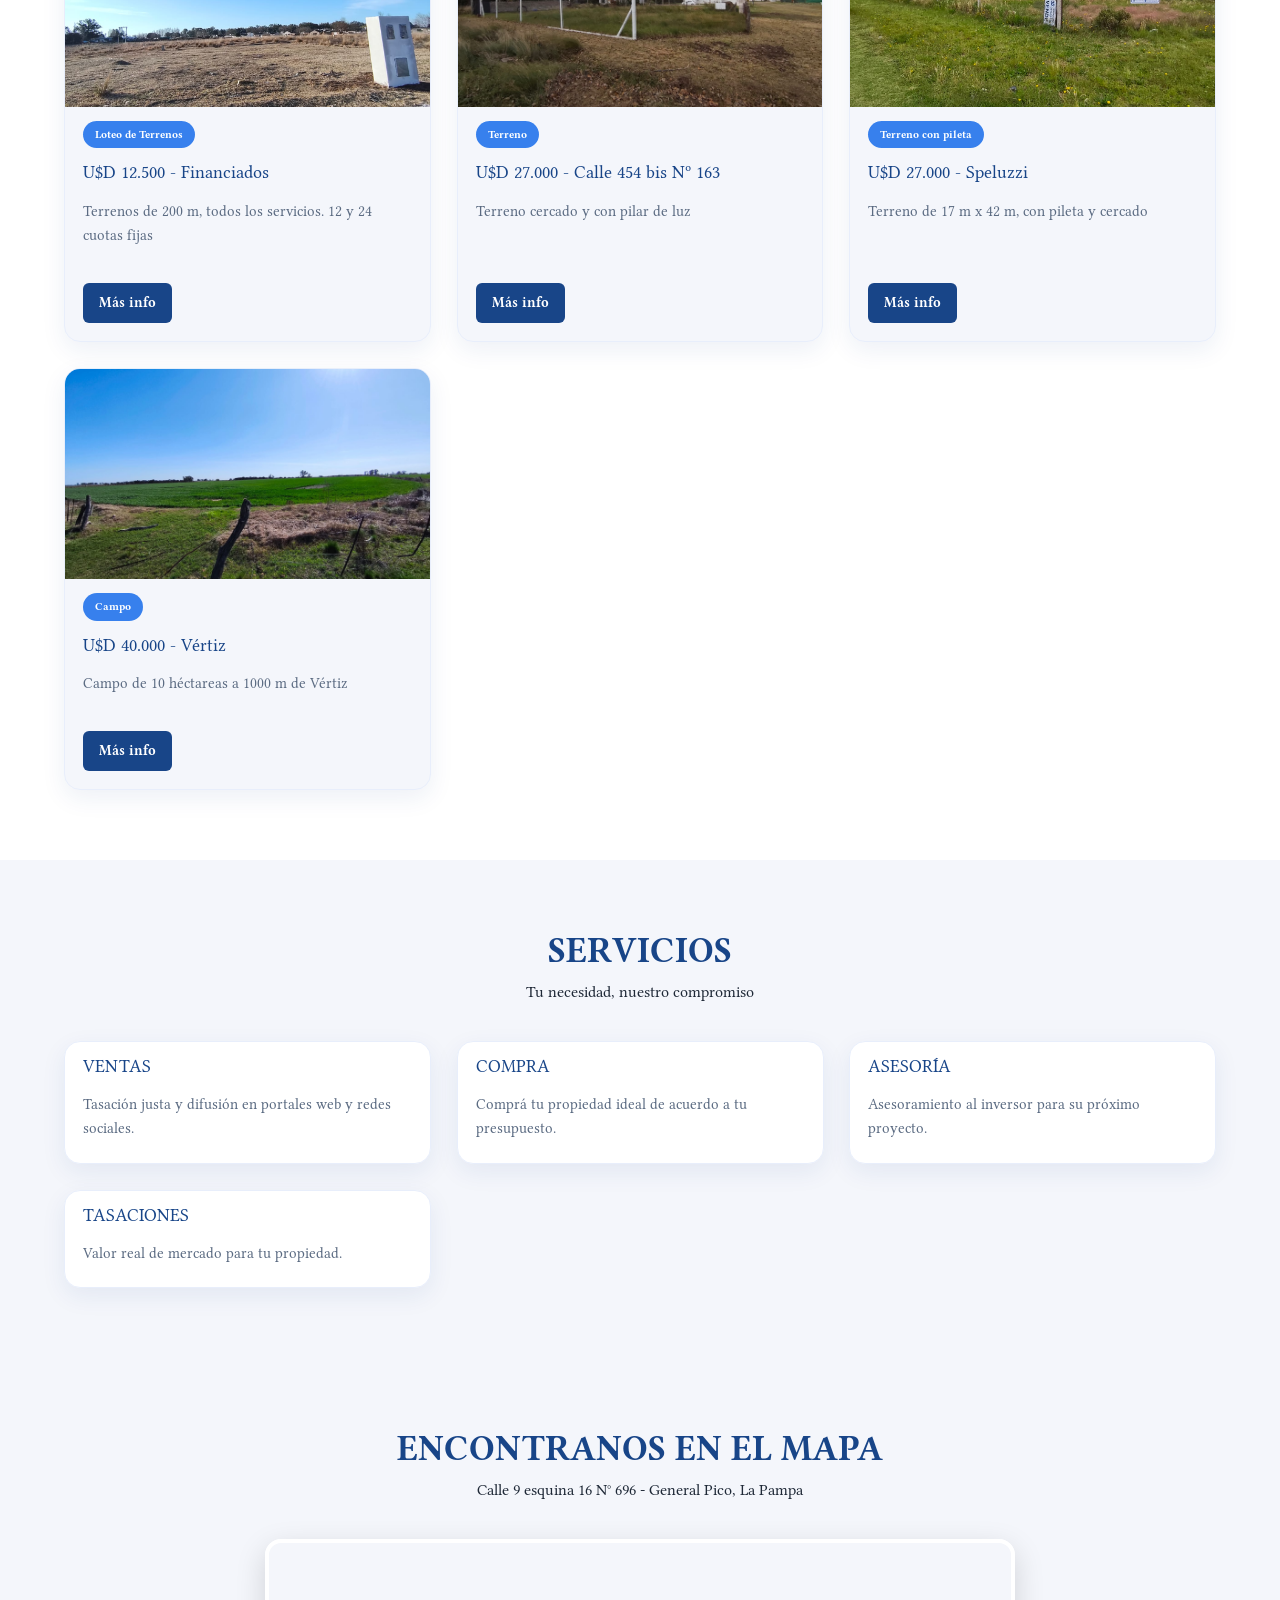
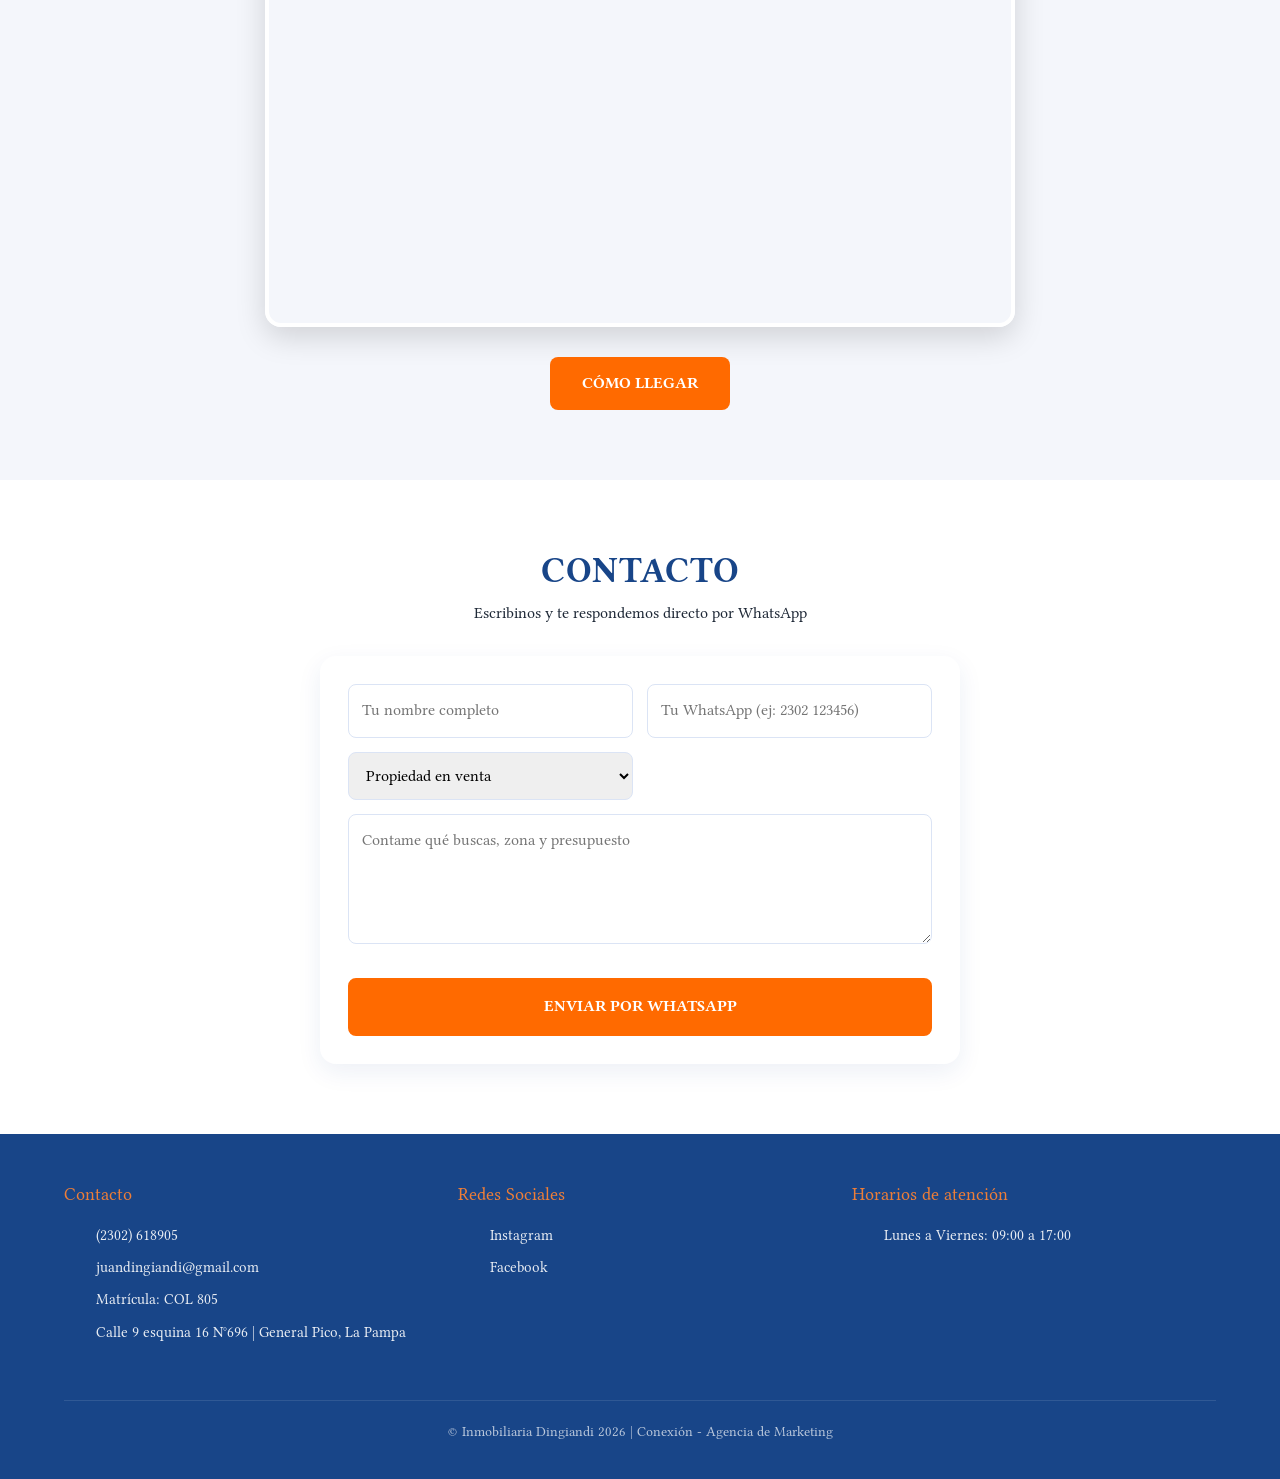
==== commit 1afeb12b: "feat: edite el titulo de la page" ====
--- a/pages/inmobiliaria.html
+++ b/pages/inmobiliaria.html
@@ -4,7 +4,7 @@
     <meta charset="UTF-8">
     <meta name="viewport" content="width=device-width, initial-scale=1.0">
     
-    <title>Inmobiliaria Dingiandi | Venta de Casas y Terrenos en General Pico, La Pampa</title>
+    <title>Inmobiliaria Dingiandi</title>
     <meta name="description" content="Inmobiliaria Dingiandi en General Pico, La Pampa. Venta de casas, departamentos, terrenos financiados y campos. Tasaciones y asesoría. Matrícula COL 805.">
     <meta name="keywords" content="inmobiliaria general pico, casas en venta general pico, terrenos en venta la pampa, inmobiliaria dingiandi">
     <meta name="author" content="Inmobiliaria Dingiandi">
